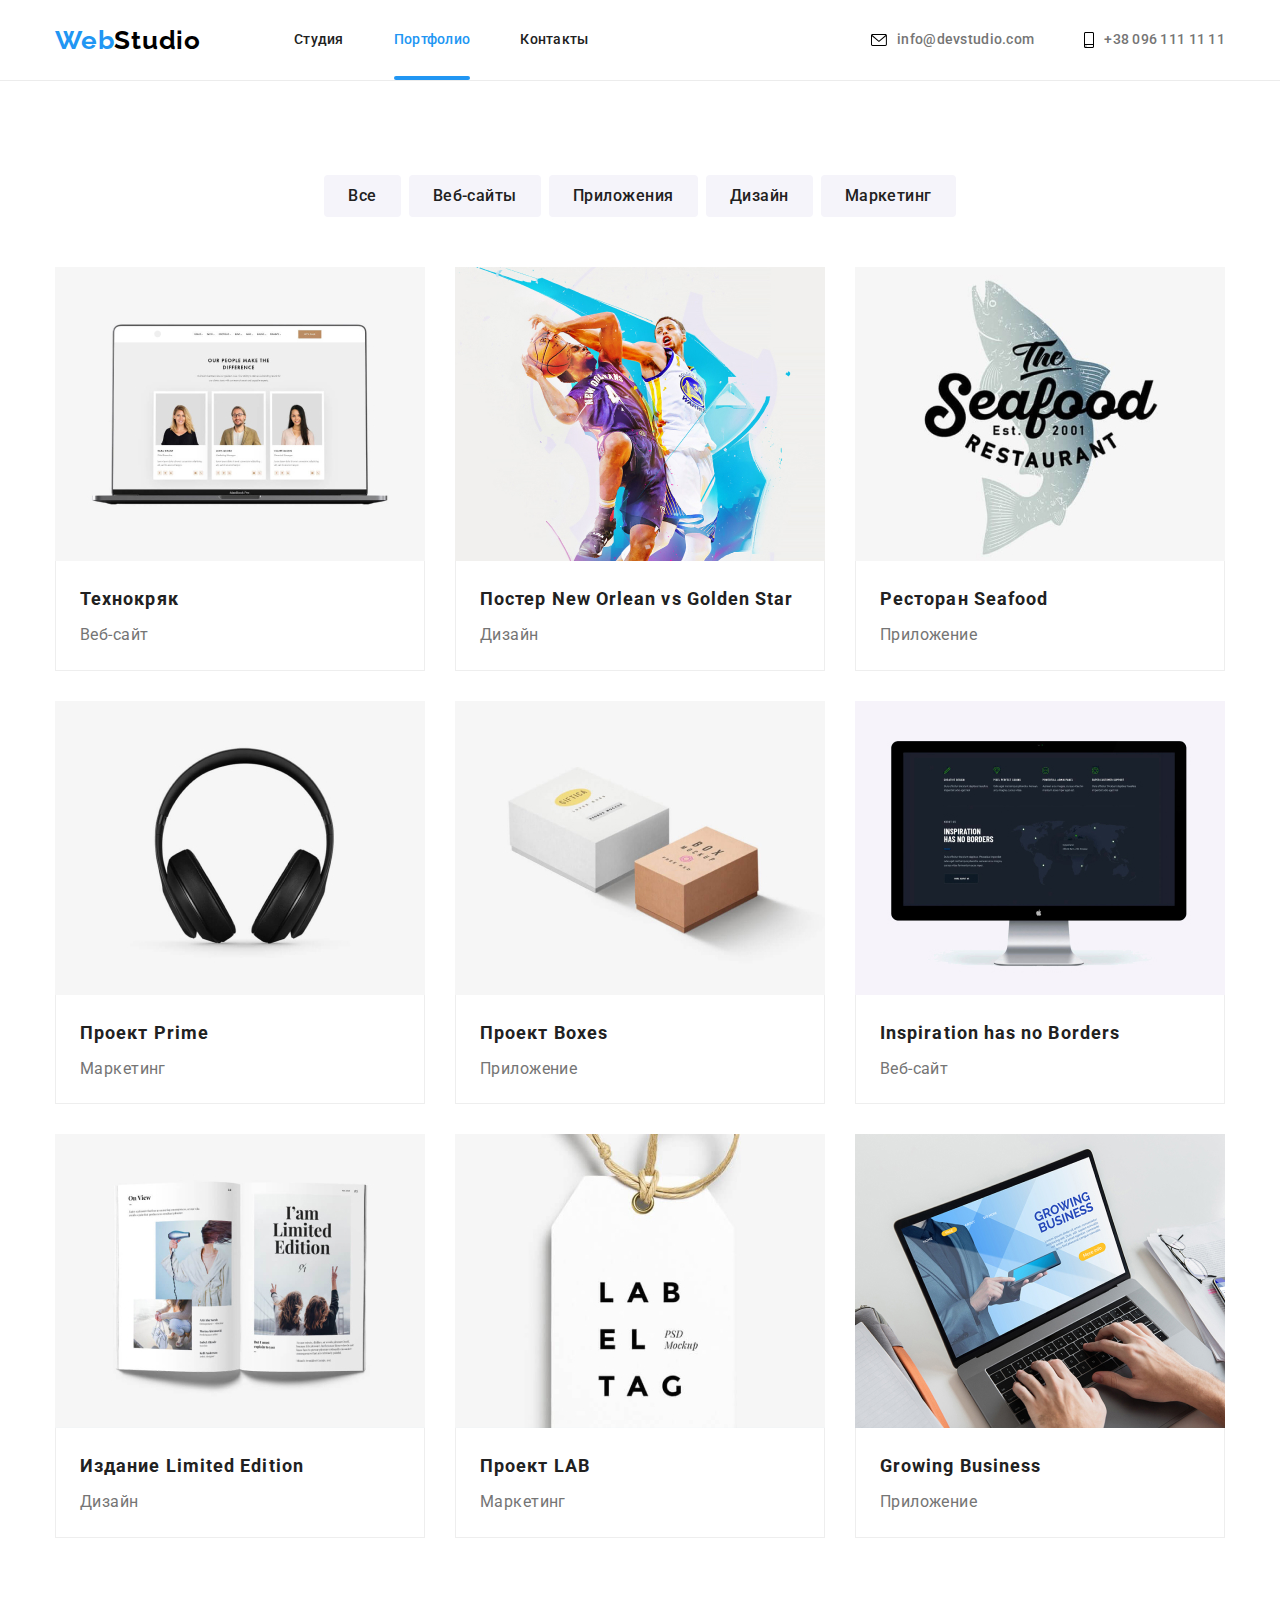
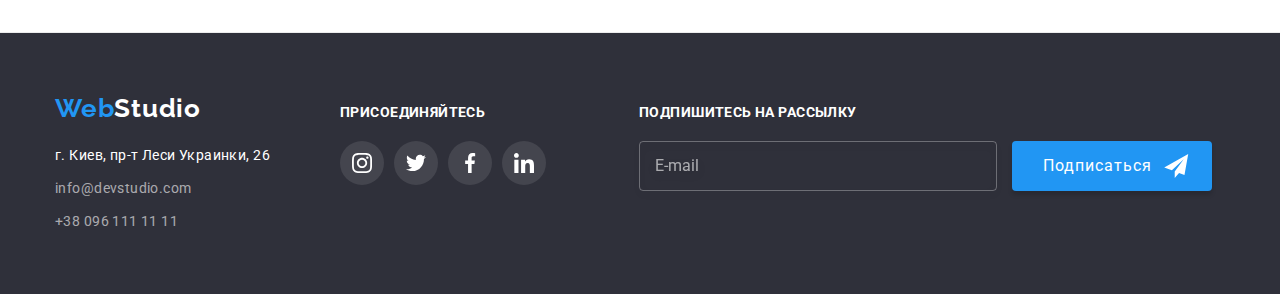
==== portfolio.html @ b45c7fe2 "перенос исходных данных" ====
<!DOCTYPE html>
    <html lang="ru">
        <head>
            <meta charset="UTF-8">
            <meta http-equiv="X-UA-Compatible" content="IE=edge">
            <meta name="viewport" content="width=device-width, initial-scale=1.0">
            <title>WebStudio</title>
            <link href="https://fonts.googleapis.com/css2?family=Raleway:wght@700&family=Roboto:wght@400;500;700;900&display=swap"
                rel="stylesheet">
            <link rel="stylesheet" href="https://cdnjs.cloudflare.com/ajax/libs/modern-normalize/0.2.0/modern-normalize.min.css">
            <link rel="stylesheet" href="./css/styles.css">
        </head>
        <body>
            <!-- шапка страницы -->
            <header class="header portfolio">
                <div class="container">
                    <nav class="nav">
                        <a class="logo" lang="en" href="./index.html"> Web<span class="logo-black">Studio</span></a>
                        <ul class="nav-list list">
                            <li class="nav-item">
                                <a class="nav-link" href="./index.html">Студия</a>
                            </li>
                            <li class="nav-item">
                                <a class="nav-link current" href="./portfolio.html">Портфолио</a>
                            </li>
                            <li class="nav-item">
                                <a class="nav-link" href="">Контакты</a>
                            </li>
                        </ul>
                    </nav>
                    <ul class="contacts-list list">
                        <li class="contacts-item mail">
                            <a class="contacts-link" href="mailto:info@devstudio.com">
                                <svg class="icon-envelope" width="16px" height="12px">
                                    <use href="./images/svg/symbol-defs.svg#icon-envelope"></use>
                                </svg>
                                info@devstudio.com
                            </a>
                        </li>
                        <li class="contacts-item header-phone tel">
                            <a class="contacts-link" href="tel:+380961111111">
                                <svg class="icon-phone" width="10px" height="16px">
                                    <use href="./images/svg/symbol-defs.svg#icon-smartphone"></use>
                                </svg>
                                +38 096 111 11 11
                            </a>
                        </li>
                    </ul>
                </div>
            </header>
            <!-- тело страницы -->
            <main class="portfolio">
                <!-- секция чем мы занимаемся -->
                <section class="section-portfolio section">
                    <div class="container">
                        <h1 class="visually-hidden">Чем мы занимаемся</h1>
                        <ul class="filter-list list">
                            <li class="filter-item">
                                <button class="filter-button" type="button">Все</button>
                            </li>
                            <li class="filter-item">
                                <button class="filter-button" type="button">Веб-сайты</button>
                            </li>
                            <li class="filter-item">
                                <button class="filter-button" type="button">Приложения</button>
                            </li>
                            <li class="filter-item">
                                <button class="filter-button" type="button">Дизайн</button>
                            </li>
                            <li class="filter-item">
                                <button class="filter-button" type="button">Маркетинг</button>
                        </ul>
                        <ul class="type-list list">
                            <li class="type-item">
                                <a class="type-link" href="">
                                    <div class="type-card">
                                        <img class="portfolio-img" src="./images/portfolio/img1.jpg" alt="Ноутбук">
                                        <p class="type-description">Технокряк это современная площадка распространения коронавируса. Компании используют эту платформу для цифрового шпионажа и атак на защищённые сервера конкурентов.</p>
                                    </div>
                                    <div class="type-cover">
                                        <h2 class="type-title">Технокряк</h2>
                                        <p class=type-text>Веб-сайт</p>
                                    </div>
                                </a>
                            </li>
                            <li class="type-item">
                                <a class="type-link" href="">
                                    <div class="type-card">
                                        <img class="portfolio-img" src="./images/portfolio/img2.jpg" alt="Два человека с баскетбольным мячом">
                                        <p class="type-description">Lorem ipsum dolor sit amet consectetur adipisicing elit. Labore, blanditiis!</p>
                                    </div>
                                    <div class="type-cover">
                                        <h2 class="type-title">Постер <span lang="en">New Orlean vs Golden Star</span></h2>
                                        <p class=type-text>Дизайн</p>
                                    </div>
                                </a>
                            </li>
                            <li class="type-item">
                                <a class="type-link" href="">
                                    <div class="type-card">
                                        <img class="portfolio-img" src="./images/portfolio/img3.jpg" alt="Реклама рыбного ресторана">
                                        <p class="type-description">Lorem ipsum dolor sit amet consectetur adipisicing elit. Totam, alias?</p>
                                    </div>
                                    <div class="type-cover">
                                        <h2 class="type-title">Ресторан <span lang="en">Seafood</span></h2>
                                        <p class=type-text>Приложение</p>
                                    </div>
                                </a>
                            </li>
                            <li class="type-item">
                                <a class="type-link" href="">
                                    <div class="type-card">
                                        <img class="portfolio-img" src="./images/portfolio/img4.jpg" alt="Музыкальные наушники">
                                        <p class="type-description">Lorem ipsum dolor sit amet consectetur adipisicing elit. Eligendi, necessitatibus?</p>
                                    </div>
                                    <div class="type-cover">
                                        <h2 class="type-title">Проект <span lang="en">Prime</span></h2>
                                        <p class=type-text>Маркетинг</p>
                                    </div>
                                </a>
                            </li>
                            <li class="type-item">
                                <a class="type-link" href="">
                                    <div class="type-card">
                                        <img class="portfolio-img" src="./images/portfolio/img5.jpg" alt="Два картонные коробки">
                                        <p class="type-description">Lorem ipsum dolor sit amet consectetur adipisicing elit. Iure, repellendus? </p>
                                    </div>
                                    <div class="type-cover">
                                        <h2 class="type-title">Проект <span lang="en">Boxes</span></h2>
                                        <p class=type-text>Приложение</p>
                                    </div>
                                </a>
                            </li>
                            <li class="type-item">
                                <a class="type-link" href="">
                                    <div class="type-card">
                                        <img class="portfolio-img" src="./images/portfolio/img6.jpg" alt="Моноблок">
                                        <p class="type-description">Lorem ipsum, dolor sit amet consectetur adipisicing elit. Deleniti, pariatur?</p>
                                    </div>
                                    <div class="type-cover">
                                        <h2 class="type-title" lang="en">Inspiration has no Borders</h2>
                                        <p class=type-text>Веб-сайт</p>
                                    </div>
                                </a>
                            </li>
                            <li class="type-item">
                                <a class="type-link" href="">
                                    <div class="type-card">
                                        <img class="portfolio-img" src="./images/portfolio/img7.jpg" alt="Развернутая книга">
                                        <p class="type-description">Lorem ipsum dolor sit amet consectetur adipisicing elit. Odio, molestiae.</p>
                                    </div>
                                    <div class="type-cover">
                                        <h2 class="type-title">Издание <span lang="en">Limited Edition</span></h2>
                                        <p class=type-text>Дизайн</p>
                                    </div>
                                </a>
                            </li>
                            <li class="type-item">
                                <a class="type-link" href="">
                                    <div class="type-card">
                                        <img class="portfolio-img" src="./images/portfolio/img8.jpg" alt="Бирка от одежды">
                                        <p class="type-description">Lorem ipsum dolor sit amet consectetur adipisicing elit. Rem, neque?</p>
                                    </div>
                                    <div class="type-cover">
                                        <h2 class="type-title">Проект <span lang="en">LAB</span></h2>
                                        <p class=type-text>Маркетинг</p>
                                    </div>
                                </a>
                            </li>
                            <li class="type-item">
                                <a class="type-link" href="">
                                    <div class="type-card">
                                        <img class="portfolio-img" src="./images/portfolio/img9.jpg" alt="Человек печатает на ноутбуке">
                                        <p class="type-description">lorem10</p>
                                    </div>
                                    <div class="type-cover">
                                        <h2 class="type-title" lang="en">Growing Business</h2>
                                        <p class=type-text>Приложение</p>
                                    </div>
                                </a>
                            </li>
                        </ul>
                    </div>
                </section>
            </main>
            <!-- футер -->
            <footer class="footer">
                <div class="container">
                    <div>
                        <a class="footer-logo logo" lang="en" href="./index.html">Web<span class="logo-white">Studio</span></a>
                        <address>
                            <ul class="footer-contacts list">
                                <li class="footer-item">
                                    <a class="footer-adress" href="https://goo.gl/maps/Vb78Npx7TWDgtV2aA" target="_blank"
                                        rel="noreferrer noopener">г. Киев, пр-т Леси Украинки, 26</a>
                                </li>
                                <li class="footer-item">
                                    <a class="footer-mail" href="mailto:info@devstudio.com">info@devstudio.com</a>
                                </li>
                                <li class="footer-item">
                                    <a class="footer-tel" href="tel:+380961111111">+38 096 111 11 11</a>
                                </li>
                            </ul>
                        </address>
                    </div>
                    <div class="footer-sociale">
                        <h2 class="sociale-title title">Присоединяйтесь</h2>
                        <ul class="sociale-list list">
                            <li class="sociale-item">
                                <a class="sociale-link sociale-link-dark" href="">
                                    <svg class="icon-sociale icon-sociale-white">
                                        <use href="./images/svg/symbol-defs.svg#icon-instagram"></use>
                                    </svg>
                                </a>
                            </li>
                            <li class="sociale-item">
                                <a class="sociale-link sociale-link-dark" href="">
                                    <svg class="icon-sociale icon-sociale-white">
                                        <use href="./images/svg/symbol-defs.svg#icon-twitter"></use>
                                    </svg>
                                </a>
                            </li>
                            <li class="sociale-item">
                                <a class="sociale-link sociale-link-dark" href="">
                                    <svg class="icon-sociale icon-sociale-white">
                                        <use href="./images/svg/symbol-defs.svg#icon-facebook"></use>
                                    </svg>
                                </a>
                            </li>
                            <li class="sociale-item">
                                <a class="sociale-link sociale-link-dark" href="">
                                    <svg class="icon-sociale icon-sociale-white">
                                        <use href="./images/svg/symbol-defs.svg#icon-linkedin"></use>
                                    </svg>
                                </a>
                            </li>
                        </ul>
                    </div>
                    <div class="subscription">
                        <h2 class="subscription-title title">Подпишитесь на рассылку</h2>
                        <form name="subscription-form">
                            <label for="email">
                                <input class="footer-input" type="email" name="email" placeholder="E-mail" />
                            </label>
                            <button class="footer-submit-button" type="submit">Подписаться
                                <svg class="icon-submit width=" 24px" height="24px">
                                    <use href="./images/svg/symbol-defs.svg#icon-send"></use>
                                </svg>
                            </button>
                        </form>
                    </div>
                </div>
            </footer>
        </body>
    </html>
---- css/styles.css ----
/* переменные****************************************** */
html {
  box-sizing: border-box;
}
*,
*::before,
*::after {
  box-sizing: border-box;
}
:root {
  --title-text-color: #212121;
  --primary-text-color: #757575;
  --accent-color: #2196f3;
}

body {
  font-family: Roboto, sans-serif;
  font-size: 14px;
  line-height: 1.71;
  letter-spacing: 0.03em;
  color: var(--primary-text-color);
}

h1,
h2,
h3,
h4,
h5,
h6,
p,
ul,
ol {
  margin: 0;
  padding: 0;
}

img {
  display: block;
}

.title {
  color: var(--title-text-color);
  font-weight: bold;
  font-size: 36px;
  line-height: 1.16;
}
.list {
  list-style: none;
  margin: 0;
  padding: 0;
}

.container {
  width: 1200px;
  padding-right: 15px;
  padding-left: 15px;
  margin: 0px auto;
}

.section {
  padding-top: 94px;
  padding-bottom: 94px;
}

/* шапка страницы *****************************************/

.header .container {
  background-color: #ffffff;

  display: flex;
  align-items: center;
}
.nav {
  display: flex;
  align-items: center;
}
.nav-list {
  display: flex;
}
.nav-link.current {
  color: var(--accent-color);
}

.nav-item:not(:first-child),
.contacts-item:not(:first-child) {
  margin-left: 50px;
}

.contacts-list {
  display: flex;
}

.contacts-link {
  display: flex;
  align-items: center;
}

.icon-envelope,
.icon-phone {
  margin-right: 10px;

  transition-property: fill;
  transition-duration: 250ms;
  transition-timing-function: cubic-bezier(0.4, 0, 0.2, 1);
}

.icon-envelope:hover,
.icon-envelope:focus {
  fill: var(--accent-color);
}

.icon-phone:hover,
.icon-phone:focus {
  fill: var(--accent-color);
}
/* Список социальных сетей********************* */
.sociale-list {
  display: flex;
}

.sociale-item:not(:first-child) {
  margin-left: 10px;
}

.sociale-link {
  display: flex;
  justify-content: center;
  align-items: center;
  width: 44px;
  height: 44px;
  border-radius: 50%;

  background: rgba(255, 255, 255, 0.1);
}

.icon-sociale {
  width: 20px;
  height: 20px;

  fill: #ffffff;
}

/* лого ***************************************************/
.logo,
.logo-white,
.logo-black {
  font-family: Raleway, sans-serif;
  font-weight: bold;
  font-size: 26px;
  line-height: 1.19;
  letter-spacing: 0.03em;
  text-decoration: none;

  margin-left: 0px;
}

.logo {
  color: var(--accent-color);
}
.logo-white {
  color: #ffffff;
}
.logo-black {
  color: #000000;
}

/* навигация  и контакты INDEX  и PORTFOLIO**************************************/
.nav-list {
  margin-left: 93px;
  justify-content: space-between;
}

.nav-link {
  display: block;
  font-weight: 500;
  font-size: 14px;
  line-height: 1.14;
  letter-spacing: 0.02em;
  color: #212121;
  text-decoration: none;

  transition-property: color;
  transition-duration: 250ms;
  transition-timing-function: cubic-bezier(0.4, 0, 0.2, 1);
  padding-top: 32px;
  padding-bottom: 32px;
}

.nav-link:hover,
.nav-link:focus {
  color: var(--accent-color);
}

.contacts-list {
  font-weight: 500;
  font-size: 14px;
  line-height: 1.14;
  letter-spacing: 0.02em;

  margin-left: auto;
}
.contacts-link,
.type-link {
  color: #757575;
  text-decoration: none;
  transition-property: color;
  transition-duration: 250ms;
  transition-timing-function: cubic-bezier(0.4, 0, 0.2, 1);
}

.contacts-list .contacts-link:hover,
.contacts-list .contacts-link:focus {
  color: var(--accent-color);
}

.contacts-link:hover .icon-envelope,
.contacts-link:focus .icon-envelope,
.contacts-link:hover .icon-phone,
.contacts-link:focus .icon-phone {
  fill: var(--accent-color);
}

.current {
  position: relative;
}
.current::after {
  content: "";
  display: block;
  position: absolute;

  width: 100%;
  height: 4px;

  background: var(--accent-color);
  border-radius: 2px;

  bottom: 0;
}
/* тело страницы ***************************************/
/* банер **************************/
.section-baner {
  max-width: 1600px;

  background-color: #2f303a;
  background-image: linear-gradient(
      rgba(47, 48, 58, 0.4),
      rgba(47, 48, 58, 0.4)
    ),
    url(../images/hero.jpg);
  background-repeat: no-repeat;
  background-position: center;
  background-size: cover;

  padding: 200px 0px;
  margin-left: auto;
  margin-right: auto;
}
.title-baner {
  font-weight: 900;
  font-size: 44px;
  line-height: 1.36;
  text-align: center;
  letter-spacing: 0.06em;
  text-transform: uppercase;
  color: #ffffff;

  margin-bottom: 30px;
  margin-left: auto;
  margin-right: auto;
  width: 696px;
}
.baner-button {
  font-family: inherit;
  font-weight: bold;
  font-size: 16px;
  line-height: 1.87;
  letter-spacing: 0.06em;
  color: #ffffff;
  background: var(--accent-color);

  padding: 10px 32px;
  border-radius: 4px;
  display: block;
  margin-right: auto;
  margin-left: auto;
}

/* Модальное окно*************************** */
.backdrop {
  position: fixed;
  left: 0px;
  top: 0px;
  width: 100%;
  height: 100%;

  background: rgba(0, 0, 0, 0.2);
  transition-property: opacity, visibility;
  transition-duration: 250ms;
  transition-timing-function: cubic-bezier(0.4, 0, 0.2, 1);
}

.backdrop.is-hidden {
  opacity: 0;
  pointer-events: none;
  visibility: hidden;
}
.modal {
  position: absolute;
  top: 50%;
  left: 50%;
  transform: translate(-50%, -50%);

  min-width: 528px;
  min-height: 581px;

  background-color: #ffffff;
  box-shadow: 0px 1px 3px rgba(0, 0, 0, 0.12), 0px 1px 1px rgba(0, 0, 0, 0.14),
    0px 2px 1px rgba(0, 0, 0, 0.2);
  border-radius: 4px;
}

.close-button {
  position: absolute;
  top: 8px;
  right: 8px;

  display: flex;
  justify-content: center;
  align-items: center;

  width: 30px;
  height: 30px;
  border-radius: 50%;
  border: 1px solid rgba(0, 0, 0, 0.1);
  background-color: transparent;

  cursor: pointer;

  transition-property: fill;
  transition-duration: 250ms;
  transition-timing-function: cubic-bezier(0.4, 0, 0.2, 1);
}

.close-button:hover,
.close-button:focus {
  fill: var(--accent-color);
}

.modal {
  padding: 40px;
}
.modal-user-form {
  display: block;
}

.modal-form-head {
  font-size: 20px;
  font-weight: bold;
  line-height: 1.15;
  color: #212121;

  margin-bottom: 12px;
}

.modal-form-type {
  display: block;

  font-size: 12px;
  line-height: 1.16;
  letter-spacing: 0.01em;
  color: #757575;
}

.modal-form-box {
  position: relative;
  display: block;
  margin-bottom: 10px;
}
.modal-form-input:focus {
  border-color: var(--accent-color);
}

.modal-form-input:focus + .modal-form-icon {
  fill: var(--accent-color);
}

.modal-form-input {
  position: relative;
  display: block;
  height: 40px;
  width: 100%;
  border: 1px solid rgba(33, 33, 33, 0.2);
  border-radius: 4px;

  padding-left: 42px;
  margin-top: 4px;
  outline: none;
}

.modal-form-icon {
  position: absolute;
  top: 50%;
  left: 12px;
  transform: translateY(-50%);

  transition-property: fill;
  transition-duration: 250ms;
  transition-timing-function: cubic-bezier(0.4, 0, 0.2, 1);
}

.modal-form-feedback {
  width: 100%;
  height: 120px;
  padding: 12px 16px;
  border: 1px solid rgba(33, 33, 33, 0.2);
  border-radius: 4px;
  outline: none;
  resize: none;

  margin-top: 4px;

  transition-property: border-color;
  transition-duration: 250ms;
  transition-timing-function: cubic-bezier(0.4, 0, 0.2, 1);
}

.modal-form-feedback::placeholder {
  font-size: 12px;
  line-height: 1.16;
  letter-spacing: 0.01em;
  color: rgba(117, 117, 117, 0.5);
}

.modal-form-feedback:focus {
  border-color: var(--accent-color);
}

.input-label {
  display: flex;
  align-items: center;
  margin-bottom: 30px;
  padding-left: 14px;
}

.checkbox-box {
  width: 15px;
  height: 15px;
  border: 2px solid #212121;
  border-radius: 2px;
}

.modal-form-checkbox:checked + .checkbox-box {
  background-color: var(--accent-color);
  background-image: url(../images/svg/iconcheck.svg);
  background-repeat: no-repeat;
  background-position: center;
  background-origin: border-box;
  border-color: transparent;
}

.modal-form-checkbox:focus + .checkbox-box {
  border-color: var(--accent-color);
}

.modal-form-link {
  margin-left: 7px;
}

.contract-link {
  font-size: 14px;
  line-height: 1.71;
  text-decoration-line: underline;
  color: var(--accent-color);
}

.modal-submit-button {
  display: block;
  padding: 10px 55px;

  width: 200px;
  height: 50px;
  font-size: 16px;
  line-height: 1.87;
  letter-spacing: 0.06em;
  color: #ffffff;

  background: #188ce8;
  box-shadow: 0px 4px 4px rgba(0, 0, 0, 0.15);
  border-radius: 4px;

  outline: none;
  cursor: pointer;
  border: transparent;

  margin: 0 auto;
}

/* секция преимущества **********************************/
.visually-hidden {
  position: absolute !important;
  clip: rect(1px 1px 1px 1px);
  clip: rect(1px, 1px, 1px, 1px);
  padding: 0 !important;
  border: 0 !important;
  height: 1px !important;
  width: 1px !important;
  overflow: hidden;
}

.advantages-title,
.work-title,
.team-title {
  font-weight: bold;
  font-size: 36px;
  line-height: 1.16;
  letter-spacing: 0.03em;
}

.advantages-title,
.team-title {
  color: var(--title-text-color);
}

.advantages-title {
  font-size: 14px;
  line-height: 1.14;
  text-transform: uppercase;
  margin-bottom: 10px;
}

.advantages-list {
  display: flex;
}

.advantages-item:not(:first-child) {
  margin-left: 30px;
}
.advantages-item {
  width: 270px;
}

.advantages-icon {
  display: flex;
  height: 120px;
  justify-content: center;
  align-items: center;
  background: #f5f4fa;
  border-radius: 4px;
  margin-bottom: 30px;
}

/* чем мы занимаемся************************************ */
.section-works {
  padding-top: 0px;
}
.works-title {
  text-align: center;
  margin-bottom: 50px;
}

.works-list {
  display: flex;
  justify-content: space-between;
}

.works-item {
  position: relative;
}
.works-description {
  position: absolute;
  width: 100%;
  bottom: 0px;

  font-weight: bold;
  font-size: 14px;
  line-height: 1.14;
  text-align: center;
  text-transform: uppercase;

  color: #ffffff;
  background: rgba(47, 48, 58, 0.8);

  padding-top: 27px;
  padding-bottom: 27px;
}
/* секция команда**************************************** */
.section-team {
  background: #f5f4fa;
}
.team-title {
  text-align: center;
  margin-bottom: 50px;
}
.team-list {
  display: flex;
  justify-content: space-between;
}
.team-item {
  text-align: center;
  background: #ffffff;
  box-shadow: 0px 1px 3px rgba(0, 0, 0, 0.12), 0px 1px 1px rgba(0, 0, 0, 0.14),
    0px 2px 1px rgba(0, 0, 0, 0.2);
  border-radius: 0px 0px 4px 4px;
}
.person-title {
  font-weight: 500;
  font-size: 16px;
  line-height: 1.18;
  margin-bottom: 10px;
}
.team-text {
  font-size: 16px;
  line-height: 1.18;
  margin-bottom: 16px;
}

.team-content {
  padding: 30px 0px;
}

.sociale-list-team {
  justify-content: center;
}

.sociale-link-transparent {
  transition-property: background-color;
  transition-duration: 250ms;
  transition-timing-function: cubic-bezier(0.4, 0, 0.2, 1);
}

.sociale-link-transparent:hover,
.sociale-link-transparent:focus {
  background-color: var(--accent-color);
}

.sociale-link-transparent:hover .icon-sociale-grey,
.sociale-link-transparent:focus .icon-sociale-grey {
  fill: #ffffff;
}
.icon-sociale-grey {
  fill: #afb1b8;
  transition-property: fill;
}
/* секция постоянные клиенты***********************************/
.section-clients {
  background: #ffffff;
}

.clients-title {
  text-align: center;
  margin-bottom: 50px;
}

.clients-list {
  display: flex;
  flex-wrap: wrap;
  margin-top: -30px;
  margin-left: -30px;
}

.clients-item {
  flex-basis: calc((100% - 6 * 30px) / 6);
  margin-top: 30px;
  margin-left: 30px;
}
.clients-link {
  display: flex;
  justify-content: center;
  align-items: center;
  width: 170px;
  height: 92px;

  border: 1px solid #afb1b8;
  border-radius: 4px;

  transition-property: border-color;
  transition-duration: 250ms;
  transition-timing-function: cubic-bezier(0.4, 0, 0.2, 1);
}

.clients-link:hover .icon-logo,
.clients-link:focus .icon-logo {
  fill: var(--accent-color);
}

.clients-link:hover,
.clients-link:focus {
  border-color: var(--accent-color);
}

.icon-logo {
  width: 106px;
  height: 60px;
  fill: #afb1b8;
  transition-property: fill;
}

/* подвал страниц INDEX  и PORTFOLIO *******************************************/
.footer {
  left: 0px;
  background: #2f303a;
  padding: 60px 0px;
}

.footer .container {
  display: flex;
  align-items: baseline;
}

.footer-item:not(:last-child) {
  margin-bottom: 9px;
}
.footer-adress {
  font-style: normal;
  color: #ffffff;
}

.footer-mail,
.footer-tel {
  font-style: normal;
  color: rgba(255, 255, 255, 0.6);
}

.footer-adress,
.footer-mail,
.footer-tel {
  text-decoration: none;

  transition-property: color;
  transition-duration: 250ms;
  transition-timing-function: cubic-bezier(0.4, 0, 0.2, 1);
}

.footer-adress:hover,
.footer-adress:focus {
  color: var(--accent-color);
}
.footer-mail:hover,
.footer-mail:focus {
  color: var(--accent-color);
}

.footer-tel:hover,
.footer-tel:focus {
  color: var(--accent-color);
}

.footer-logo {
  display: inline-block;
  margin-bottom: 20px;
}

.footer-sociale {
  margin-left: 70px;
}
.sociale-title {
  font-size: 14px;
  line-height: 1.14;
  text-transform: uppercase;
  color: #ffffff;

  margin-bottom: 20px;
}

.sociale-link-dark {
  transition-property: background;
  transition-duration: 250ms;
  transition-timing-function: cubic-bezier(0.4, 0, 0.2, 1);
}

.sociale-link-dark:hover,
.sociale-link-dark:focus {
  background: var(--accent-color);
}

.subscription {
  margin-left: 93px;
}
.subscription-title {
  font-size: 14px;
  line-height: 1.14;
  text-transform: uppercase;
  color: #ffffff;

  margin-bottom: 20px;
}

.footer-input {
  width: 358px;
  height: 50px;

  background-color: transparent;
  padding: 15px;

  border: 1px solid rgba(255, 255, 255, 0.3);
  box-sizing: border-box;
  filter: drop-shadow(0px 4px 4px rgba(0, 0, 0, 0.15));
  border-radius: 4px;
  outline: none;

  color: #ffffff;
}

.footer-input:focus {
  border-color: var(--accent-color);

  transition-property: border-color;
  transition-duration: 250ms;
  transition-timing-function: cubic-bezier(0.4, 0, 0.2, 1);
}

.footer-input::placeholder {
  font-size: 16px;
  line-height: 1.25;
  color: rgba(255, 255, 255, 0.6);
}
.footer-submit-button {
  display: inline-flex;
  align-items: center;
  text-align: center;

  width: 200px;
  height: 50px;
  font-size: 16px;
  line-height: 1.87;
  letter-spacing: 0.06em;

  padding: 10px;
  padding-left: 29px;
  margin-left: 12px;

  background: var(--accent-color);
  color: #ffffff;
  box-shadow: 0px 4px 4px rgba(0, 0, 0, 0.15);
  border-radius: 4px;
  border-color: transparent;

  cursor: pointer;
  outline: none;
}

/* POTFOLIO********************************************************************* */
.portfolio {
  border-bottom: 1px solid #ececec;
}
.filter-list {
  display: flex;
  justify-content: center;
  margin-bottom: 50px;
}

.filter-button {
  font-family: inherit;
  font-style: normal;
  font-weight: 500;
  font-size: 16px;
  line-height: 1.62;
  text-align: center;
  letter-spacing: 0.03em;
  color: #212121;
  background: #f5f4fa;
  cursor: pointer;

  border-radius: 4px;
  border-color: transparent;
  outline: none;
}

.filter-item:not(:first-child) {
  margin-left: 8px;
}
.filter-button {
  padding: 6px 22px;

  transition-property: background, color, box-shadow;
  transition-duration: 250ms;
  transition-timing-function: cubic-bezier(0.4, 0, 0.2, 1);
}

.filter-button:hover,
.filter-button:focus {
  background: var(--accent-color);
  color: #ffffff;
  box-shadow: 0px 3px 1px rgba(0, 0, 0, 0.1), 0px 1px 2px rgba(0, 0, 0, 0.08),
    0px 2px 2px rgba(0, 0, 0, 0.12);
}

.type-list {
  display: flex;
  flex-wrap: wrap;
  margin-top: -30px;
  margin-left: -30px;
}

.type-item {
  flex-basis: calc((100% - 3 * 30px) / 3);
  margin-top: 30px;
  margin-left: 30px;

  transition-property: box-shadow;
  transition-duration: 250ms;
  transition-timing-function: cubic-bezier(0.4, 0, 0.2, 1);
}
.type-item:hover,
.type-item:focus {
  box-shadow: 0px 3px 1px rgba(0, 0, 0, 0.1), 0px 1px 2px rgba(0, 0, 0, 0.08),
    0px 2px 2px rgba(0, 0, 0, 0.12);
}

.type-item:hover .type-description,
.type-item:focus .type-description {
  transform: translateY(0%);
}

.type-link {
  display: block;

  color: #757575;
  text-decoration: none;
  margin: 0;
  padding: 0;
}

.type-card {
  position: relative;
  overflow: hidden;
}

.portfolio-img {
  display: block;
  width: 100%;
}

.type-description {
  position: absolute;
  top: 0;
  left: 0;
  height: 100%;
  width: 100%;
  overflow: auto;

  transform: translateY(100%);

  color: #ffffff;
  background: rgba(33, 150, 243, 0.9);
  padding-left: 24px;
  padding-top: 63px;
  padding-right: 24px;
  padding-bottom: 63px;

  font-size: 18px;
  line-height: 1.56;

  transition-property: transform;
  transition-duration: 250ms;
  transition-timing-function: cubic-bezier(0.4, 0, 0.2, 1);
}
.type-cover {
  padding-left: 24px;
  padding-right: 24px;
  border-bottom: 1px solid #eeeeee;
  border-right: 1px solid #eeeeee;
  border-left: 1px solid #eeeeee;
  padding-top: 20px;
  padding-bottom: 20px;
}

.type-title {
  color: var(--title-text-color);
  font-weight: bold;
  font-size: 18px;
  line-height: 2;
  letter-spacing: 0.06em;
  margin-bottom: 4px;
  margin-top: 0;
}

.type-text {
  font-size: 16px;
  line-height: 1.8;
  margin-bottom: 0;
  margin-top: 0;
}
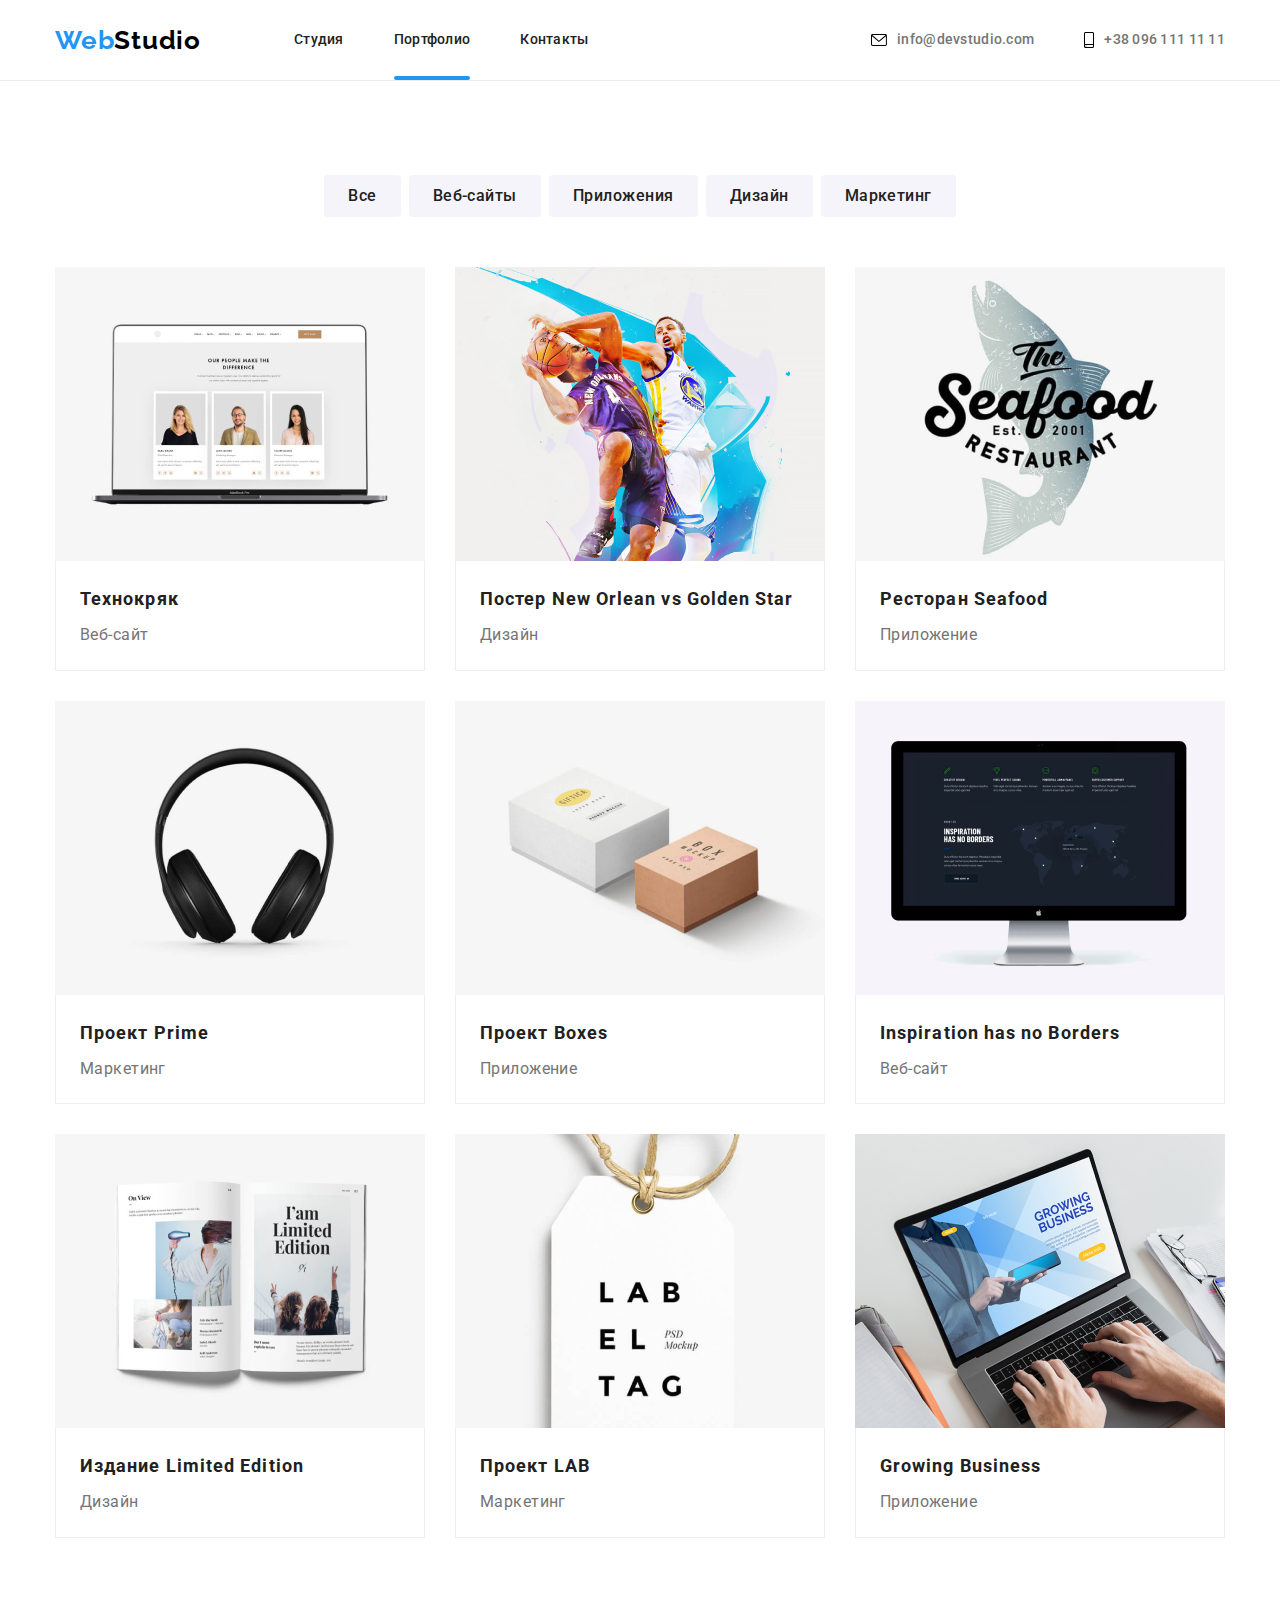
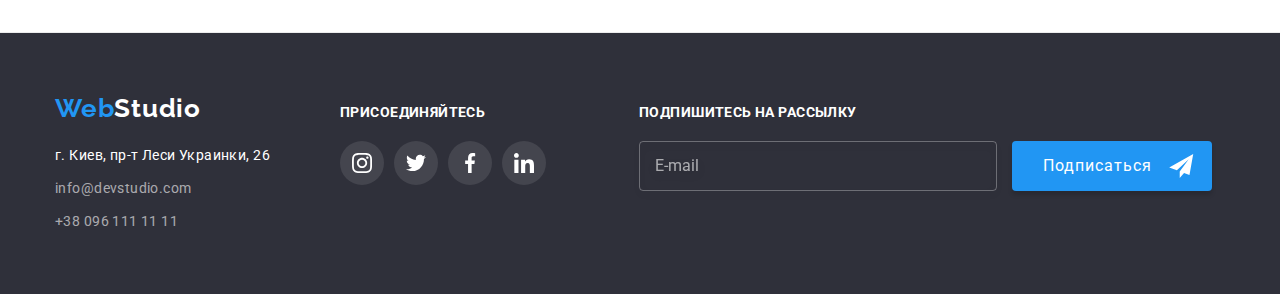
==== commit 467f2d67: "Секция Хедер переименована согласно BEM" ====
--- a/portfolio.html
+++ b/portfolio.html
@@ -15,30 +15,30 @@
             <header class="header portfolio">
                 <div class="container">
                     <nav class="nav">
-                        <a class="logo" lang="en" href="./index.html"> Web<span class="logo-black">Studio</span></a>
-                        <ul class="nav-list list">
-                            <li class="nav-item">
-                                <a class="nav-link" href="./index.html">Студия</a>
-                            </li>
-                            <li class="nav-item">
-                                <a class="nav-link current" href="./portfolio.html">Портфолио</a>
-                            </li>
-                            <li class="nav-item">
-                                <a class="nav-link" href="">Контакты</a>
+                        <a class="logo" lang="en" href="./index.html"> Web<span class="logo--black">Studio</span></a>
+                        <ul class="nav__list list">
+                            <li class="nav__item">
+                                <a class="nav__link" href="./index.html">Студия</a>
+                            </li>
+                            <li class="nav__item">
+                                <a class="nav__link nav__link--current" href="./portfolio.html">Портфолио</a>
+                            </li>
+                            <li class="nav__item">
+                                <a class="nav__link" href="">Контакты</a>
                             </li>
                         </ul>
                     </nav>
                     <ul class="contacts-list list">
-                        <li class="contacts-item mail">
-                            <a class="contacts-link" href="mailto:info@devstudio.com">
+                        <li class="contacts-list__item mail">
+                            <a class="contacts-list__link" href="mailto:info@devstudio.com">
                                 <svg class="icon-envelope" width="16px" height="12px">
                                     <use href="./images/svg/symbol-defs.svg#icon-envelope"></use>
                                 </svg>
                                 info@devstudio.com
                             </a>
                         </li>
-                        <li class="contacts-item header-phone tel">
-                            <a class="contacts-link" href="tel:+380961111111">
+                        <li class="contacts-list__item header-phone tel">
+                            <a class="contacts-list__link" href="tel:+380961111111">
                                 <svg class="icon-phone" width="10px" height="16px">
                                     <use href="./images/svg/symbol-defs.svg#icon-smartphone"></use>
                                 </svg>
--- a/css/styles.css
+++ b/css/styles.css
@@ -74,15 +74,15 @@
   display: flex;
   align-items: center;
 }
-.nav-list {
-  display: flex;
-}
-.nav-link.current {
+.nav__list {
+  display: flex;
+}
+.nav__link--current {
   color: var(--accent-color);
 }
 
-.nav-item:not(:first-child),
-.contacts-item:not(:first-child) {
+.nav__item:not(:first-child),
+.contacts-list__item:not(:first-child) {
   margin-left: 50px;
 }
 
@@ -90,7 +90,7 @@
   display: flex;
 }
 
-.contacts-link {
+.contacts-list__link {
   display: flex;
   align-items: center;
 }
@@ -143,7 +143,7 @@
 /* лого ***************************************************/
 .logo,
 .logo-white,
-.logo-black {
+.logo--black {
   font-family: Raleway, sans-serif;
   font-weight: bold;
   font-size: 26px;
@@ -160,17 +160,17 @@
 .logo-white {
   color: #ffffff;
 }
-.logo-black {
+.logo--black {
   color: #000000;
 }
 
 /* навигация  и контакты INDEX  и PORTFOLIO**************************************/
-.nav-list {
+.nav__list {
   margin-left: 93px;
   justify-content: space-between;
 }
 
-.nav-link {
+.nav__link {
   display: block;
   font-weight: 500;
   font-size: 14px;
@@ -186,8 +186,8 @@
   padding-bottom: 32px;
 }
 
-.nav-link:hover,
-.nav-link:focus {
+.nav__link:hover,
+.nav__link:focus {
   color: var(--accent-color);
 }
 
@@ -199,7 +199,7 @@
 
   margin-left: auto;
 }
-.contacts-link,
+.contacts-list__link,
 .type-link {
   color: #757575;
   text-decoration: none;
@@ -208,22 +208,22 @@
   transition-timing-function: cubic-bezier(0.4, 0, 0.2, 1);
 }
 
-.contacts-list .contacts-link:hover,
-.contacts-list .contacts-link:focus {
+.contacts-list .contacts-list__link:hover,
+.contacts-list .contacts-list__link:focus {
   color: var(--accent-color);
 }
 
-.contacts-link:hover .icon-envelope,
-.contacts-link:focus .icon-envelope,
-.contacts-link:hover .icon-phone,
-.contacts-link:focus .icon-phone {
+.contacts-list__link:hover .icon-envelope,
+.contacts-list__link:focus .icon-envelope,
+.contacts-list__link:hover .icon-phone,
+.contacts-list__link:focus .icon-phone {
   fill: var(--accent-color);
 }
 
-.current {
+.nav__link--current {
   position: relative;
 }
-.current::after {
+.nav__link--current::after {
   content: "";
   display: block;
   position: absolute;
@@ -839,6 +839,9 @@
   outline: none;
 }
 
+.icon-submit {
+  margin-left: 10px;
+}
 /* POTFOLIO********************************************************************* */
 .portfolio {
   border-bottom: 1px solid #ececec;
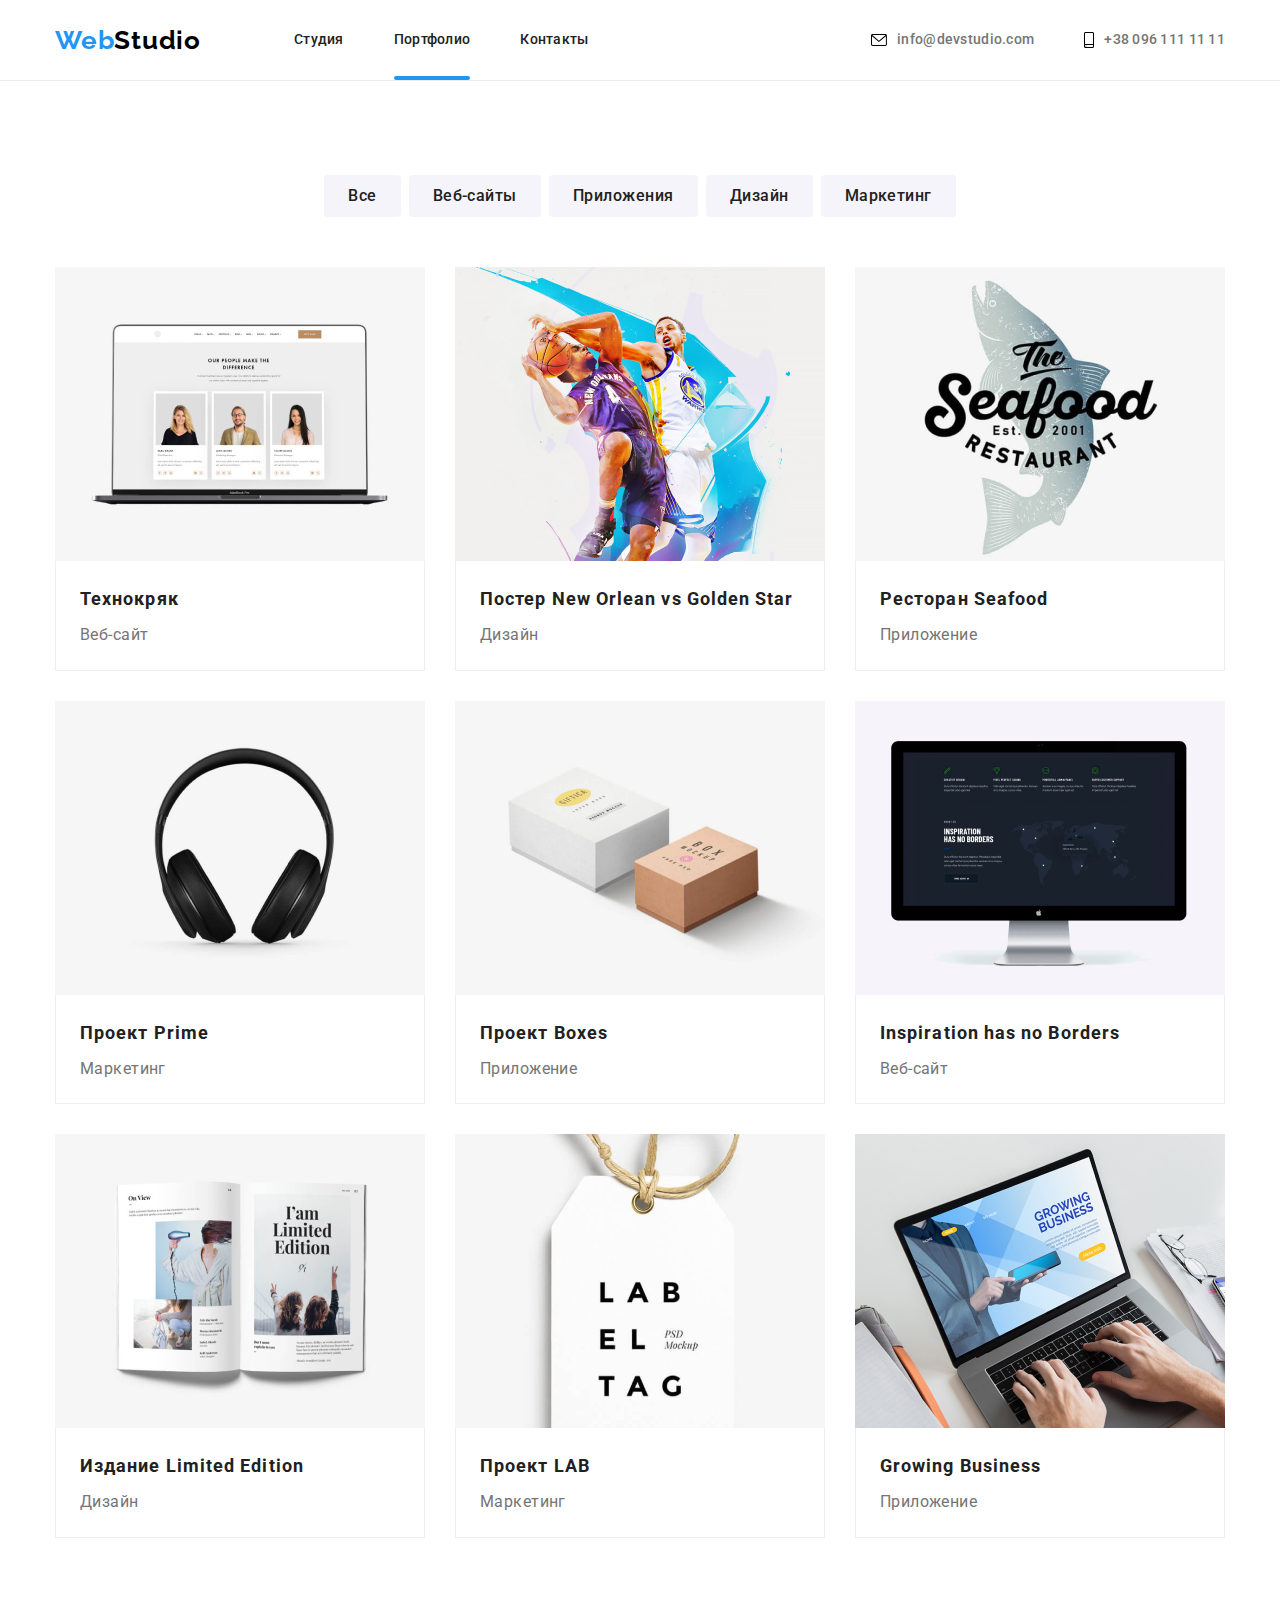
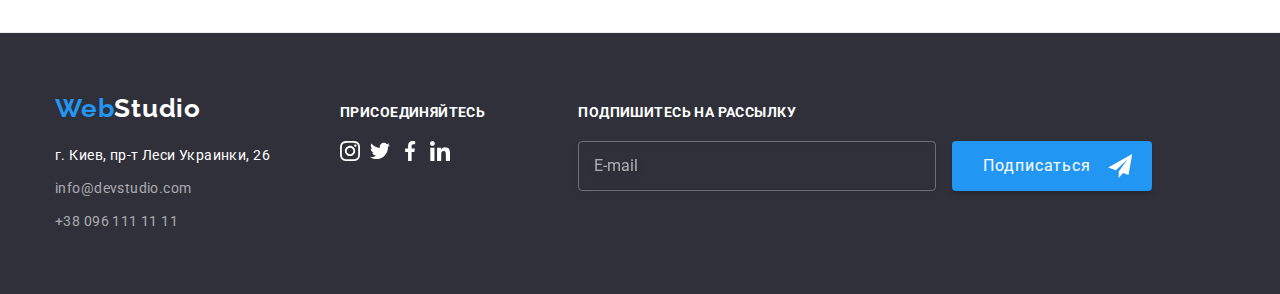
==== commit e698665a: "секция команда переименована по BEM" ====
--- a/portfolio.html
+++ b/portfolio.html
@@ -206,29 +206,29 @@
                     <div class="footer-sociale">
                         <h2 class="sociale-title title">Присоединяйтесь</h2>
                         <ul class="sociale-list list">
-                            <li class="sociale-item">
-                                <a class="sociale-link sociale-link-dark" href="">
+                            <li class="sociale-list__item">
+                                <a class="sociale-list__linksociale-list__link-dark" href="">
                                     <svg class="icon-sociale icon-sociale-white">
                                         <use href="./images/svg/symbol-defs.svg#icon-instagram"></use>
                                     </svg>
                                 </a>
                             </li>
-                            <li class="sociale-item">
-                                <a class="sociale-link sociale-link-dark" href="">
+                            <li class="sociale-list__item">
+                                <a class="sociale-list__linksociale-list__link-dark" href="">
                                     <svg class="icon-sociale icon-sociale-white">
                                         <use href="./images/svg/symbol-defs.svg#icon-twitter"></use>
                                     </svg>
                                 </a>
                             </li>
-                            <li class="sociale-item">
-                                <a class="sociale-link sociale-link-dark" href="">
+                            <li class="sociale-list__item">
+                                <a class="sociale-list__linksociale-list__link-dark" href="">
                                     <svg class="icon-sociale icon-sociale-white">
                                         <use href="./images/svg/symbol-defs.svg#icon-facebook"></use>
                                     </svg>
                                 </a>
                             </li>
-                            <li class="sociale-item">
-                                <a class="sociale-link sociale-link-dark" href="">
+                            <li class="sociale-list__item">
+                                <a class="sociale-list__linksociale-list__link-dark" href="">
                                     <svg class="icon-sociale icon-sociale-white">
                                         <use href="./images/svg/symbol-defs.svg#icon-linkedin"></use>
                                     </svg>
--- a/css/styles.css
+++ b/css/styles.css
@@ -118,11 +118,11 @@
   display: flex;
 }
 
-.sociale-item:not(:first-child) {
+.sociale-list__item:not(:first-child) {
   margin-left: 10px;
 }
 
-.sociale-link {
+.sociale-list__link {
   display: flex;
   justify-content: center;
   align-items: center;
@@ -238,7 +238,7 @@
 }
 /* тело страницы ***************************************/
 /* банер **************************/
-.section-baner {
+.banner {
   max-width: 1600px;
 
   background-color: #2f303a;
@@ -255,7 +255,7 @@
   margin-left: auto;
   margin-right: auto;
 }
-.title-baner {
+.banner__title {
   font-weight: 900;
   font-size: 44px;
   line-height: 1.36;
@@ -269,7 +269,7 @@
   margin-right: auto;
   width: 696px;
 }
-.baner-button {
+.banner__button {
   font-family: inherit;
   font-weight: bold;
   font-size: 16px;
@@ -507,39 +507,39 @@
   overflow: hidden;
 }
 
-.advantages-title,
+.advantages__title,
 .work-title,
-.team-title {
+.team__title {
   font-weight: bold;
   font-size: 36px;
   line-height: 1.16;
   letter-spacing: 0.03em;
 }
 
-.advantages-title,
-.team-title {
+.advantages__title,
+.team__title {
   color: var(--title-text-color);
 }
 
-.advantages-title {
+.advantages__title {
   font-size: 14px;
   line-height: 1.14;
   text-transform: uppercase;
   margin-bottom: 10px;
 }
 
-.advantages-list {
-  display: flex;
-}
-
-.advantages-item:not(:first-child) {
+.advantages__list {
+  display: flex;
+}
+
+.advantages__item:not(:first-child) {
   margin-left: 30px;
 }
-.advantages-item {
+.advantages__item {
   width: 270px;
 }
 
-.advantages-icon {
+.advantages__icon {
   display: flex;
   height: 120px;
   justify-content: center;
@@ -550,10 +550,10 @@
 }
 
 /* чем мы занимаемся************************************ */
-.section-works {
+.works {
   padding-top: 0px;
 }
-.works-title {
+.works__title {
   text-align: center;
   margin-bottom: 50px;
 }
@@ -563,10 +563,10 @@
   justify-content: space-between;
 }
 
-.works-item {
+.works-list__item {
   position: relative;
 }
-.works-description {
+.works-list__description {
   position: absolute;
   width: 100%;
   bottom: 0px;
@@ -584,10 +584,10 @@
   padding-bottom: 27px;
 }
 /* секция команда**************************************** */
-.section-team {
+.team {
   background: #f5f4fa;
 }
-.team-title {
+.team__title {
   text-align: center;
   margin-bottom: 50px;
 }
@@ -595,20 +595,20 @@
   display: flex;
   justify-content: space-between;
 }
-.team-item {
+.team-list__item {
   text-align: center;
   background: #ffffff;
   box-shadow: 0px 1px 3px rgba(0, 0, 0, 0.12), 0px 1px 1px rgba(0, 0, 0, 0.14),
     0px 2px 1px rgba(0, 0, 0, 0.2);
   border-radius: 0px 0px 4px 4px;
 }
-.person-title {
+.team-list__title {
   font-weight: 500;
   font-size: 16px;
   line-height: 1.18;
   margin-bottom: 10px;
 }
-.team-text {
+.team-list__text {
   font-size: 16px;
   line-height: 1.18;
   margin-bottom: 16px;
@@ -618,23 +618,23 @@
   padding: 30px 0px;
 }
 
-.sociale-list-team {
+.sociale-list__team {
   justify-content: center;
 }
 
-.sociale-link-transparent {
+.sociale-list__link--transparent {
   transition-property: background-color;
   transition-duration: 250ms;
   transition-timing-function: cubic-bezier(0.4, 0, 0.2, 1);
 }
 
-.sociale-link-transparent:hover,
-.sociale-link-transparent:focus {
+.sociale-list__link--transparent:hover,
+.sociale-list__link--transparent:focus {
   background-color: var(--accent-color);
 }
 
-.sociale-link-transparent:hover .icon-sociale-grey,
-.sociale-link-transparent:focus .icon-sociale-grey {
+.sociale-list__link--transparent:hover .icon-sociale-grey,
+.sociale-list__link--transparent:focus .icon-sociale-grey {
   fill: #ffffff;
 }
 .icon-sociale-grey {
@@ -762,14 +762,14 @@
   margin-bottom: 20px;
 }
 
-.sociale-link-dark {
+.sociale-list__link-dark {
   transition-property: background;
   transition-duration: 250ms;
   transition-timing-function: cubic-bezier(0.4, 0, 0.2, 1);
 }
 
-.sociale-link-dark:hover,
-.sociale-link-dark:focus {
+.sociale-list__link-dark:hover,
+.sociale-list__link-dark:focus {
   background: var(--accent-color);
 }
 
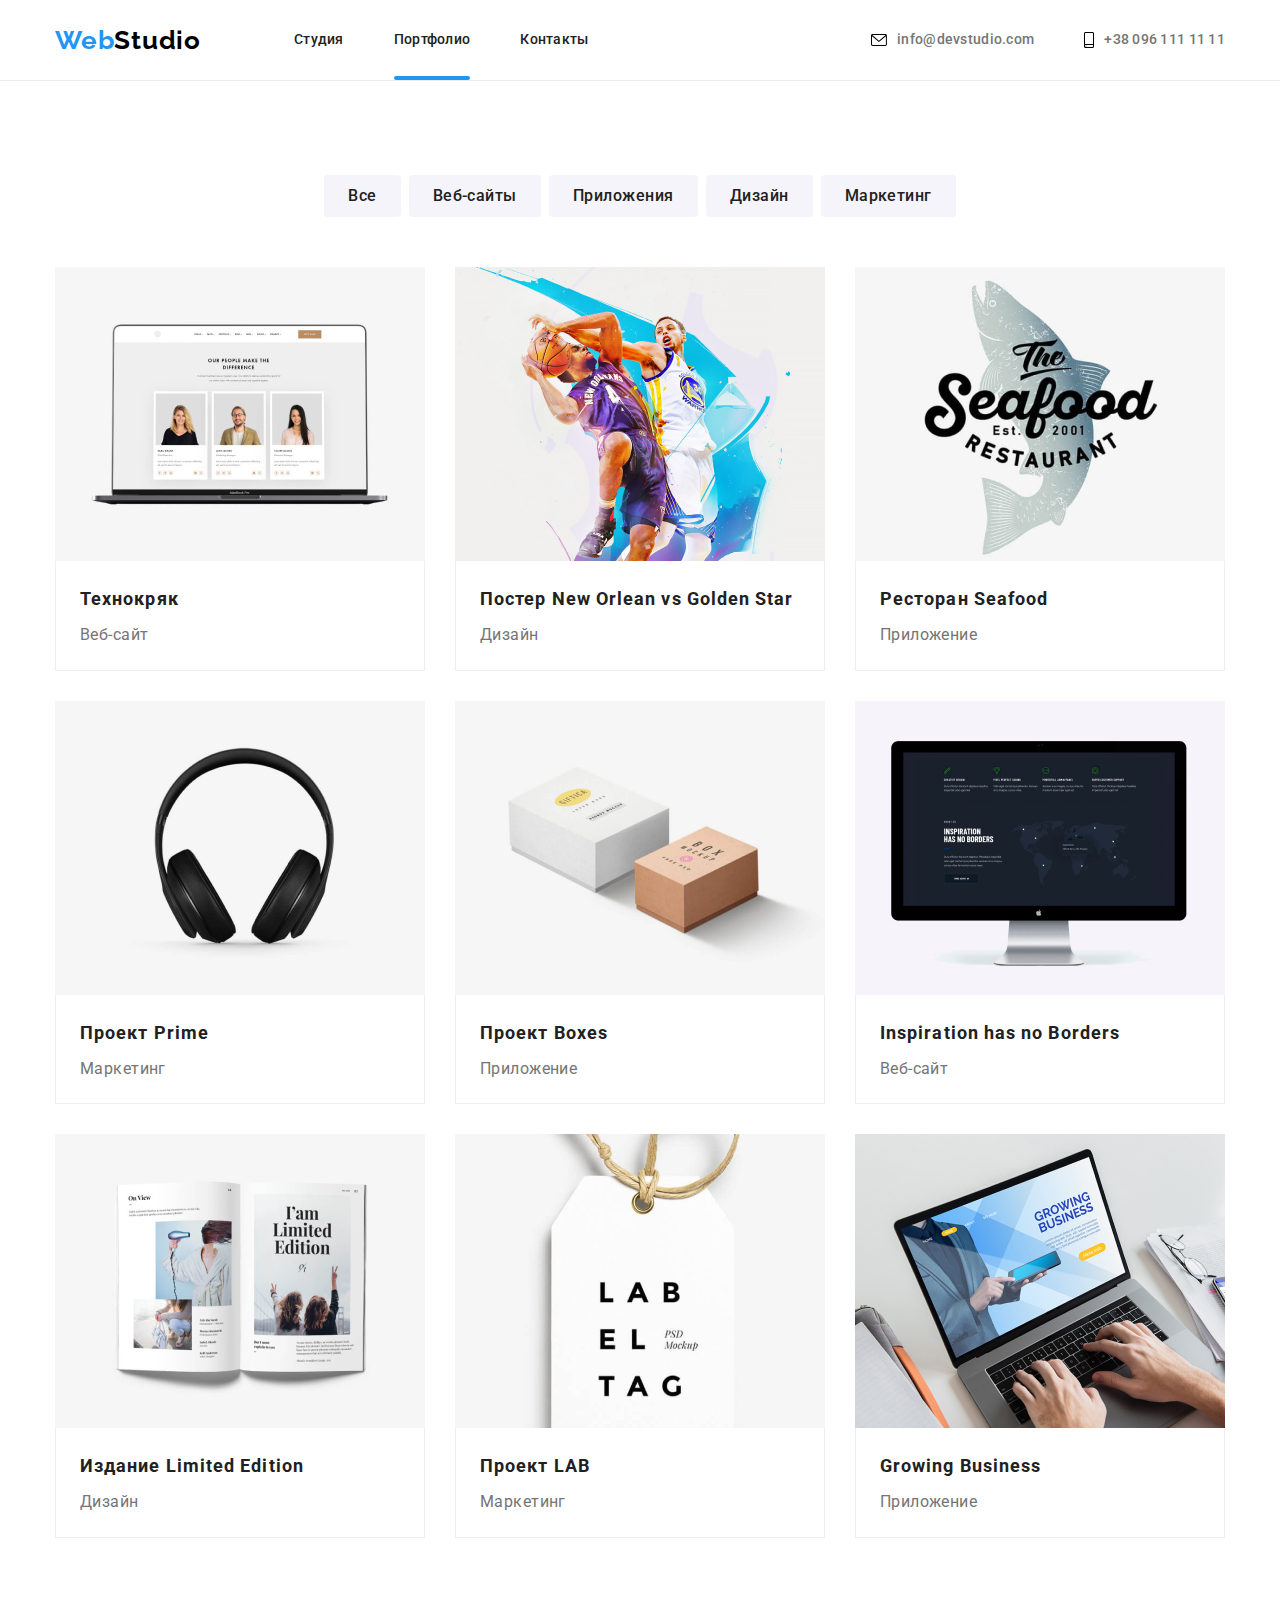
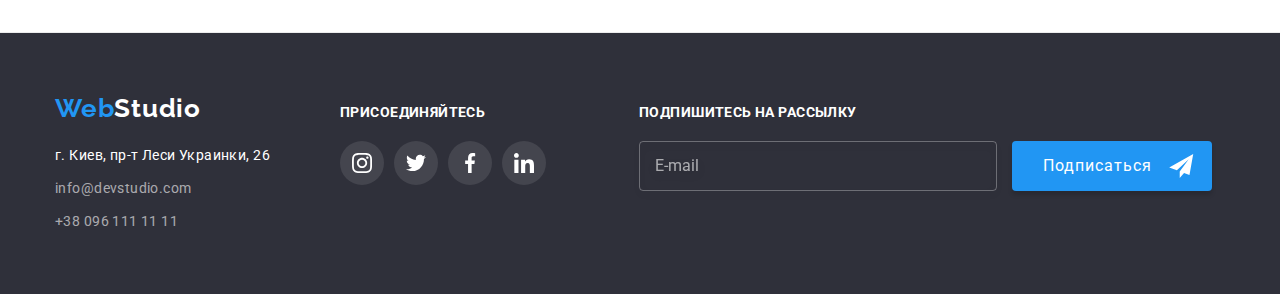
==== commit 6d7a215e: "Footer и модальное окно переименовано по BEM" ====
--- a/portfolio.html
+++ b/portfolio.html
@@ -187,48 +187,48 @@
             <footer class="footer">
                 <div class="container">
                     <div>
-                        <a class="footer-logo logo" lang="en" href="./index.html">Web<span class="logo-white">Studio</span></a>
+                        <a class="footer__logo logo" lang="en" href="./index.html">Web<span class="footer__logo--white">Studio</span></a>
                         <address>
                             <ul class="footer-contacts list">
-                                <li class="footer-item">
-                                    <a class="footer-adress" href="https://goo.gl/maps/Vb78Npx7TWDgtV2aA" target="_blank"
+                                <li class="footer-contacts__item">
+                                    <a class="footer-contacts__adress" href="https://goo.gl/maps/Vb78Npx7TWDgtV2aA" target="_blank"
                                         rel="noreferrer noopener">г. Киев, пр-т Леси Украинки, 26</a>
                                 </li>
-                                <li class="footer-item">
-                                    <a class="footer-mail" href="mailto:info@devstudio.com">info@devstudio.com</a>
+                                <li class="footer-contacts__item">
+                                    <a class="footer-contacts__mail" href="mailto:info@devstudio.com">info@devstudio.com</a>
                                 </li>
-                                <li class="footer-item">
-                                    <a class="footer-tel" href="tel:+380961111111">+38 096 111 11 11</a>
+                                <li class="footer-contacts__item">
+                                    <a class="footer-contacts__tel" href="tel:+380961111111">+38 096 111 11 11</a>
                                 </li>
                             </ul>
                         </address>
                     </div>
                     <div class="footer-sociale">
-                        <h2 class="sociale-title title">Присоединяйтесь</h2>
+                        <h2 class="footer-sociale__title title">Присоединяйтесь</h2>
                         <ul class="sociale-list list">
                             <li class="sociale-list__item">
-                                <a class="sociale-list__linksociale-list__link-dark" href="">
+                                <a class="sociale-list__link sociale-list__link--dark" href="">
                                     <svg class="icon-sociale icon-sociale-white">
                                         <use href="./images/svg/symbol-defs.svg#icon-instagram"></use>
                                     </svg>
                                 </a>
                             </li>
                             <li class="sociale-list__item">
-                                <a class="sociale-list__linksociale-list__link-dark" href="">
+                                <a class="sociale-list__link sociale-list__link--dark" href="">
                                     <svg class="icon-sociale icon-sociale-white">
                                         <use href="./images/svg/symbol-defs.svg#icon-twitter"></use>
                                     </svg>
                                 </a>
                             </li>
                             <li class="sociale-list__item">
-                                <a class="sociale-list__linksociale-list__link-dark" href="">
+                                <a class="sociale-list__link sociale-list__link--dark" href="">
                                     <svg class="icon-sociale icon-sociale-white">
                                         <use href="./images/svg/symbol-defs.svg#icon-facebook"></use>
                                     </svg>
                                 </a>
                             </li>
                             <li class="sociale-list__item">
-                                <a class="sociale-list__linksociale-list__link-dark" href="">
+                                <a class="sociale-list__link sociale-list__link--dark" href="">
                                     <svg class="icon-sociale icon-sociale-white">
                                         <use href="./images/svg/symbol-defs.svg#icon-linkedin"></use>
                                     </svg>
@@ -237,12 +237,12 @@
                         </ul>
                     </div>
                     <div class="subscription">
-                        <h2 class="subscription-title title">Подпишитесь на рассылку</h2>
-                        <form name="subscription-form">
+                        <h2 class="subscription__title title">Подпишитесь на рассылку</h2>
+                        <form name="subscription__form">
                             <label for="email">
-                                <input class="footer-input" type="email" name="email" placeholder="E-mail" />
+                                <input class="footer__input" type="email" name="email" placeholder="E-mail" />
                             </label>
-                            <button class="footer-submit-button" type="submit">Подписаться
+                            <button class="footer__button" type="submit">Подписаться
                                 <svg class="icon-submit width=" 24px" height="24px">
                                     <use href="./images/svg/symbol-defs.svg#icon-send"></use>
                                 </svg>
--- a/css/styles.css
+++ b/css/styles.css
@@ -142,7 +142,7 @@
 
 /* лого ***************************************************/
 .logo,
-.logo-white,
+.footer__logo--white,
 .logo--black {
   font-family: Raleway, sans-serif;
   font-weight: bold;
@@ -157,7 +157,7 @@
 .logo {
   color: var(--accent-color);
 }
-.logo-white {
+.footer__logo--white {
   color: #ffffff;
 }
 .logo--black {
@@ -319,7 +319,7 @@
   border-radius: 4px;
 }
 
-.close-button {
+.modal__button--close {
   position: absolute;
   top: 8px;
   right: 8px;
@@ -341,19 +341,19 @@
   transition-timing-function: cubic-bezier(0.4, 0, 0.2, 1);
 }
 
-.close-button:hover,
-.close-button:focus {
+.modal__button--close:hover,
+.modal__button--close:focus {
   fill: var(--accent-color);
 }
 
 .modal {
   padding: 40px;
 }
-.modal-user-form {
-  display: block;
-}
-
-.modal-form-head {
+.modal-form__wrapper {
+  display: block;
+}
+
+.modal-form__head {
   font-size: 20px;
   font-weight: bold;
   line-height: 1.15;
@@ -362,7 +362,7 @@
   margin-bottom: 12px;
 }
 
-.modal-form-type {
+.modal-form__type {
   display: block;
 
   font-size: 12px;
@@ -371,20 +371,20 @@
   color: #757575;
 }
 
-.modal-form-box {
+.modal-form__box {
   position: relative;
   display: block;
   margin-bottom: 10px;
 }
-.modal-form-input:focus {
+.modal-form__input:focus {
   border-color: var(--accent-color);
 }
 
-.modal-form-input:focus + .modal-form-icon {
+.modal-form__input:focus + .modal-form__icon {
   fill: var(--accent-color);
 }
 
-.modal-form-input {
+.modal-form__input {
   position: relative;
   display: block;
   height: 40px;
@@ -397,7 +397,7 @@
   outline: none;
 }
 
-.modal-form-icon {
+.modal-form__icon {
   position: absolute;
   top: 50%;
   left: 12px;
@@ -408,7 +408,7 @@
   transition-timing-function: cubic-bezier(0.4, 0, 0.2, 1);
 }
 
-.modal-form-feedback {
+.modal-form__feedback {
   width: 100%;
   height: 120px;
   padding: 12px 16px;
@@ -424,22 +424,27 @@
   transition-timing-function: cubic-bezier(0.4, 0, 0.2, 1);
 }
 
-.modal-form-feedback::placeholder {
+.modal-form__feedback::placeholder {
   font-size: 12px;
   line-height: 1.16;
   letter-spacing: 0.01em;
   color: rgba(117, 117, 117, 0.5);
 }
 
-.modal-form-feedback:focus {
+.modal-form__feedback:focus {
   border-color: var(--accent-color);
 }
 
-.input-label {
+.checkbox-label {
   display: flex;
   align-items: center;
   margin-bottom: 30px;
   padding-left: 14px;
+
+  font-size: 12px;
+  line-height: 1.16;
+  letter-spacing: 0.01em;
+  color: #757575;
 }
 
 .checkbox-box {
@@ -449,7 +454,7 @@
   border-radius: 2px;
 }
 
-.modal-form-checkbox:checked + .checkbox-box {
+.modal-form__checkbox:checked + .checkbox-box {
   background-color: var(--accent-color);
   background-image: url(../images/svg/iconcheck.svg);
   background-repeat: no-repeat;
@@ -458,22 +463,22 @@
   border-color: transparent;
 }
 
-.modal-form-checkbox:focus + .checkbox-box {
+.modal-form__checkbox:focus + .checkbox-box {
   border-color: var(--accent-color);
 }
 
-.modal-form-link {
+.modal-form__link {
   margin-left: 7px;
 }
 
-.contract-link {
+.modal-form__contract-link {
   font-size: 14px;
   line-height: 1.71;
   text-decoration-line: underline;
   color: var(--accent-color);
 }
 
-.modal-submit-button {
+.modal__button--submit {
   display: block;
   padding: 10px 55px;
 
@@ -642,11 +647,11 @@
   transition-property: fill;
 }
 /* секция постоянные клиенты***********************************/
-.section-clients {
+.clients {
   background: #ffffff;
 }
 
-.clients-title {
+.clients__title {
   text-align: center;
   margin-bottom: 50px;
 }
@@ -658,12 +663,12 @@
   margin-left: -30px;
 }
 
-.clients-item {
+.clients-list__item {
   flex-basis: calc((100% - 6 * 30px) / 6);
   margin-top: 30px;
   margin-left: 30px;
 }
-.clients-link {
+.clients-list__link {
   display: flex;
   justify-content: center;
   align-items: center;
@@ -678,13 +683,13 @@
   transition-timing-function: cubic-bezier(0.4, 0, 0.2, 1);
 }
 
-.clients-link:hover .icon-logo,
-.clients-link:focus .icon-logo {
+.clients-list__link:hover .icon-logo,
+.clients-list__link:focus .icon-logo {
   fill: var(--accent-color);
 }
 
-.clients-link:hover,
-.clients-link:focus {
+.clients-list__link:hover,
+.clients-list__link:focus {
   border-color: var(--accent-color);
 }
 
@@ -707,23 +712,23 @@
   align-items: baseline;
 }
 
-.footer-item:not(:last-child) {
+.footer-contacts__item:not(:last-child) {
   margin-bottom: 9px;
 }
-.footer-adress {
+.footer-contacts__adress {
   font-style: normal;
   color: #ffffff;
 }
 
-.footer-mail,
-.footer-tel {
+.footer-contacts__mail,
+.footer-contacts__tel {
   font-style: normal;
   color: rgba(255, 255, 255, 0.6);
 }
 
-.footer-adress,
-.footer-mail,
-.footer-tel {
+.footer-contacts__adress,
+.footer-contacts__mail,
+.footer-contacts__tel {
   text-decoration: none;
 
   transition-property: color;
@@ -731,21 +736,21 @@
   transition-timing-function: cubic-bezier(0.4, 0, 0.2, 1);
 }
 
-.footer-adress:hover,
-.footer-adress:focus {
+.footer-contacts__adress:hover,
+.footer-contacts__adress:focus {
   color: var(--accent-color);
 }
-.footer-mail:hover,
-.footer-mail:focus {
+.footer-contacts__mail:hover,
+.footer-contacts__mail:focus {
   color: var(--accent-color);
 }
 
-.footer-tel:hover,
-.footer-tel:focus {
+.footer-contacts__tel:hover,
+.footer-contacts__tel:focus {
   color: var(--accent-color);
 }
 
-.footer-logo {
+.footer__logo {
   display: inline-block;
   margin-bottom: 20px;
 }
@@ -753,7 +758,7 @@
 .footer-sociale {
   margin-left: 70px;
 }
-.sociale-title {
+.footer-sociale__title {
   font-size: 14px;
   line-height: 1.14;
   text-transform: uppercase;
@@ -762,21 +767,21 @@
   margin-bottom: 20px;
 }
 
-.sociale-list__link-dark {
+.sociale-list__link--dark {
   transition-property: background;
   transition-duration: 250ms;
   transition-timing-function: cubic-bezier(0.4, 0, 0.2, 1);
 }
 
-.sociale-list__link-dark:hover,
-.sociale-list__link-dark:focus {
+.sociale-list__link--dark:hover,
+.sociale-list__link--dark:focus {
   background: var(--accent-color);
 }
 
 .subscription {
   margin-left: 93px;
 }
-.subscription-title {
+.subscription__title {
   font-size: 14px;
   line-height: 1.14;
   text-transform: uppercase;
@@ -785,7 +790,7 @@
   margin-bottom: 20px;
 }
 
-.footer-input {
+.footer__input {
   width: 358px;
   height: 50px;
 
@@ -801,7 +806,7 @@
   color: #ffffff;
 }
 
-.footer-input:focus {
+.footer__input:focus {
   border-color: var(--accent-color);
 
   transition-property: border-color;
@@ -809,12 +814,12 @@
   transition-timing-function: cubic-bezier(0.4, 0, 0.2, 1);
 }
 
-.footer-input::placeholder {
+.footer__input::placeholder {
   font-size: 16px;
   line-height: 1.25;
   color: rgba(255, 255, 255, 0.6);
 }
-.footer-submit-button {
+.footer__button {
   display: inline-flex;
   align-items: center;
   text-align: center;
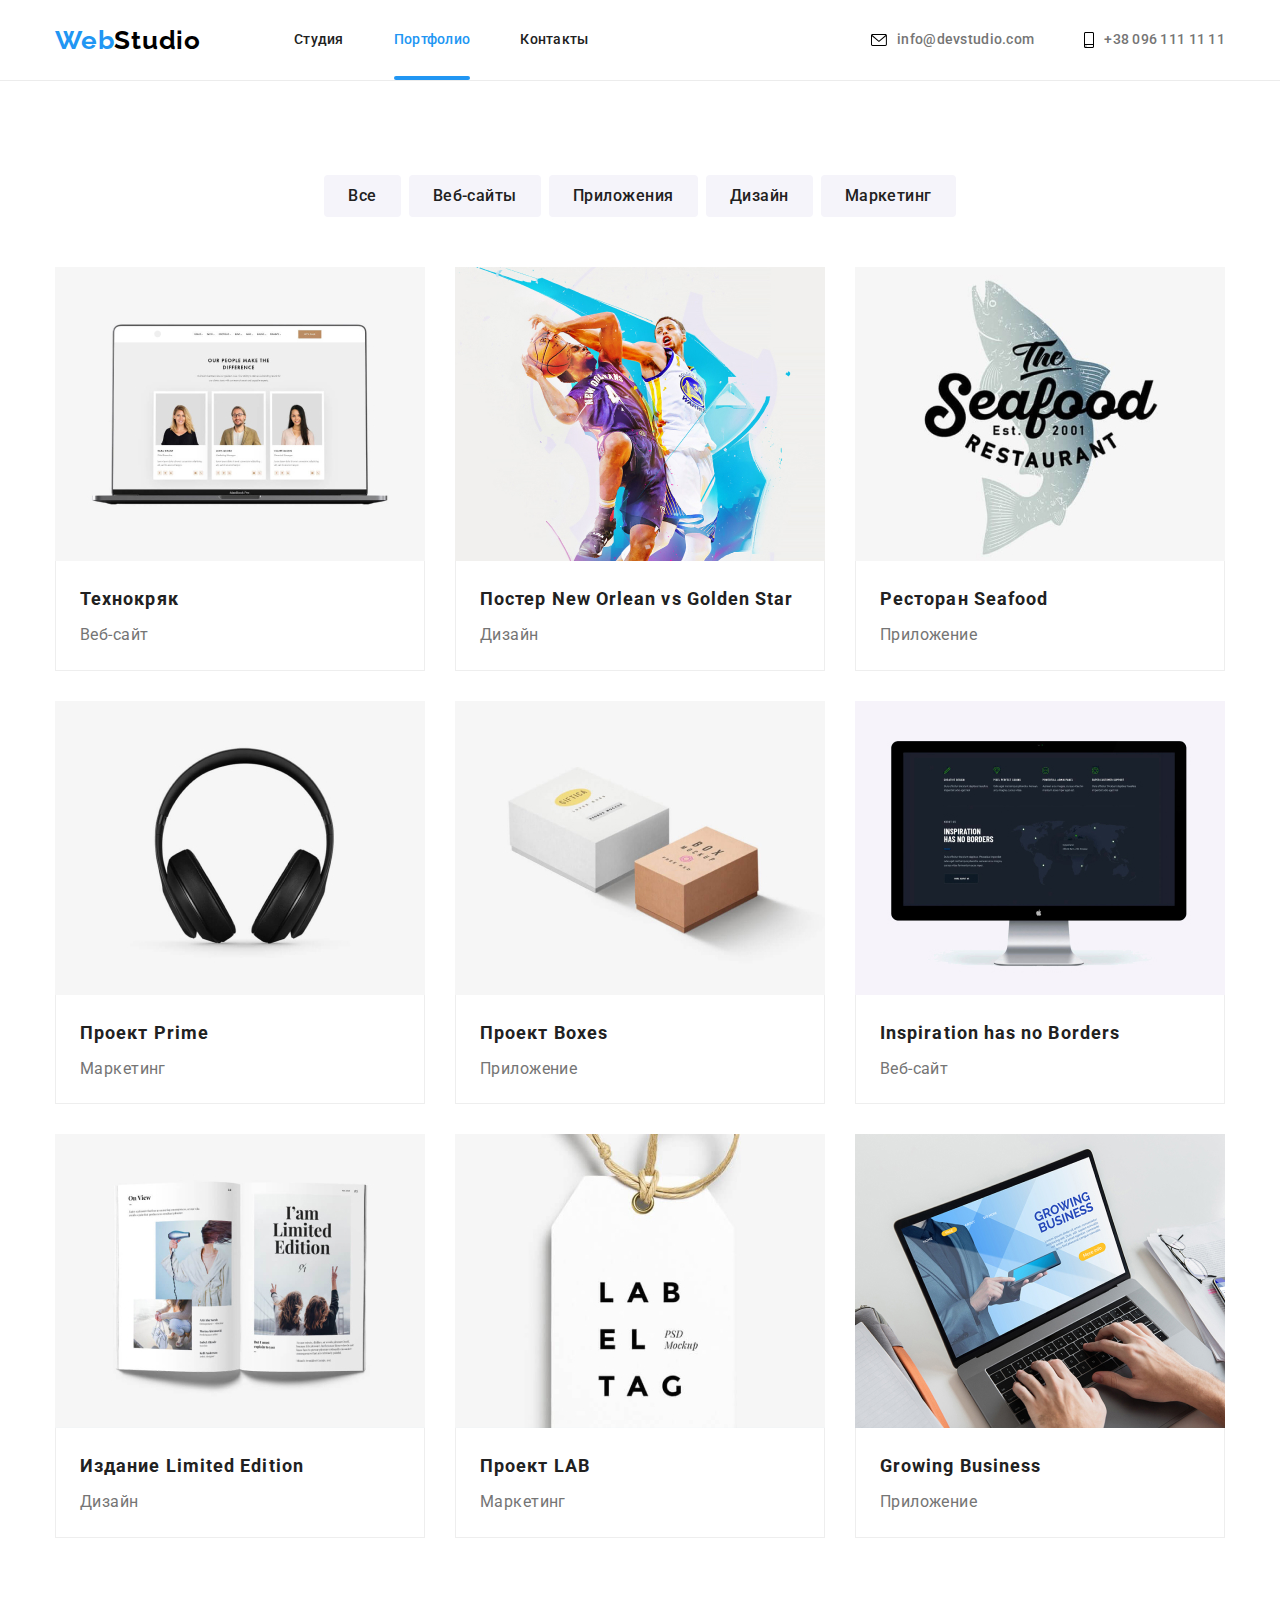
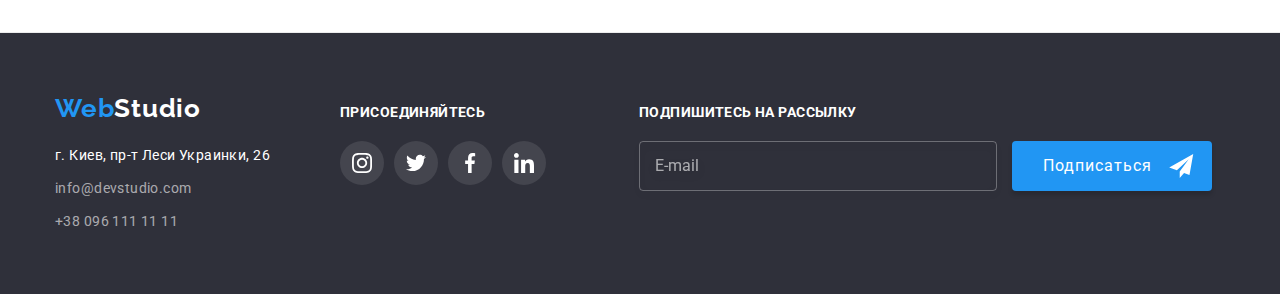
==== commit 8f90fa04: "Выполнен рефакторинг CSS-кода проекта используя препроцессор SASS" ====
--- a/portfolio.html
+++ b/portfolio.html
@@ -8,7 +8,8 @@
             <link href="https://fonts.googleapis.com/css2?family=Raleway:wght@700&family=Roboto:wght@400;500;700;900&display=swap"
                 rel="stylesheet">
             <link rel="stylesheet" href="https://cdnjs.cloudflare.com/ajax/libs/modern-normalize/0.2.0/modern-normalize.min.css">
-            <link rel="stylesheet" href="./css/styles.css">
+            <link rel="stylesheet" href="./styles.css">
+            <link rel="stylesheet" href="./css/main.min.css">
         </head>
         <body>
             <!-- шапка страницы -->
@@ -208,28 +209,28 @@
                         <ul class="sociale-list list">
                             <li class="sociale-list__item">
                                 <a class="sociale-list__link sociale-list__link--dark" href="">
-                                    <svg class="icon-sociale icon-sociale-white">
+                                    <svg class="sociale-list__icon sociale-list__icon-white">
                                         <use href="./images/svg/symbol-defs.svg#icon-instagram"></use>
                                     </svg>
                                 </a>
                             </li>
                             <li class="sociale-list__item">
                                 <a class="sociale-list__link sociale-list__link--dark" href="">
-                                    <svg class="icon-sociale icon-sociale-white">
+                                    <svg class="sociale-list__icon sociale-list__icon-white">
                                         <use href="./images/svg/symbol-defs.svg#icon-twitter"></use>
                                     </svg>
                                 </a>
                             </li>
                             <li class="sociale-list__item">
                                 <a class="sociale-list__link sociale-list__link--dark" href="">
-                                    <svg class="icon-sociale icon-sociale-white">
+                                    <svg class="sociale-list__icon sociale-list__icon-white">
                                         <use href="./images/svg/symbol-defs.svg#icon-facebook"></use>
                                     </svg>
                                 </a>
                             </li>
                             <li class="sociale-list__item">
                                 <a class="sociale-list__link sociale-list__link--dark" href="">
-                                    <svg class="icon-sociale icon-sociale-white">
+                                    <svg class="sociale-list__icon sociale-list__icon-white">
                                         <use href="./images/svg/symbol-defs.svg#icon-linkedin"></use>
                                     </svg>
                                 </a>
--- a/styles.css
+++ b/styles.css
@@ -0,0 +1,26 @@
+/* Переменные */
+
+/* шапка страницы *****************************************/
+
+/* Список социальных сетей********************* */
+
+/* лого ***************************************************/
+
+/* навигация  и контакты INDEX  и PORTFOLIO**************************************/
+
+/* тело страницы ***************************************/
+/* банер **************************/
+
+/* Модальное окно*************************** */
+
+/* секция преимущества **********************************/
+
+/* чем мы занимаемся************************************ */
+
+/* секция команда**************************************** */
+
+/* секция постоянные клиенты***********************************/
+
+/* подвал страниц INDEX  и PORTFOLIO *******************************************/
+
+/* POTFOLIO********************************************************************* */
--- a/css/main.min.css
+++ b/css/main.min.css
@@ -0,0 +1,2 @@
+:root{--title-text-color: #212121;--primary-text-color: #757575;--accent-color: #2196f3}.visually-hidden{position:absolute !important;clip:rect(1px 1px 1px 1px);clip:rect(1px, 1px, 1px, 1px);padding:0 !important;border:0 !important;height:1px !important;width:1px !important;overflow:hidden}html{box-sizing:border-box}*,*::before,*::after{box-sizing:border-box}body{font-family:Roboto, sans-serif;font-size:14px;line-height:1.71;letter-spacing:0.03em;color:var(--primary-text-color)}h1,h2,h3,h4,h5,h6,p,ul,ol{margin:0;padding:0}img{display:block}.title{color:var(--title-text-color);font-weight:bold;font-size:36px;line-height:1.16}.list{list-style:none;margin:0;padding:0}.section{padding-top:94px;padding-bottom:94px}.container{width:1200px;padding-right:15px;padding-left:15px;margin:0px auto}.banner__button{font-family:inherit;font-weight:bold;font-size:16px;line-height:1.87;letter-spacing:0.06em;color:#ffffff;background:var(--accent-color);padding:10px 32px;border-radius:4px;display:block;margin-right:auto;margin-left:auto}.sociale-list{display:flex}.sociale-list__item:not(:first-child){margin-left:10px}.sociale-list__link{display:flex;justify-content:center;align-items:center;width:44px;height:44px;border-radius:50%;background:rgba(255,255,255,0.1)}.sociale-list__icon{width:20px;height:20px;fill:#ffffff}.sociale-list__link--transparent{transition-property:background-color;transition-duration:250ms;transition-timing-function:cubic-bezier(0.4, 0, 0.2, 1)}.sociale-list__link--transparent:hover,.sociale-list__link--transparent:focus{background-color:var(--accent-color)}.sociale-list__link--transparent:hover .sociale-list__icon--grey,.sociale-list__link--transparent:focus .sociale-list__icon--grey{fill:#ffffff}.sociale-list__icon--grey{fill:#afb1b8;transition-property:fill}.sociale-list__link--dark{transition-property:background;transition-duration:250ms;transition-timing-function:cubic-bezier(0.4, 0, 0.2, 1)}.sociale-list__link--dark:hover,.sociale-list__link--dark:focus{background:var(--accent-color)}.logo,.footer__logo--white,.logo--black{font-family:Raleway, sans-serif;font-weight:bold;font-size:26px;line-height:1.19;letter-spacing:0.03em;text-decoration:none;margin-left:0px}.logo{color:var(--accent-color)}.footer__logo--white{color:#ffffff}.logo--black{color:#000000}.header .container{background-color:#ffffff;display:flex;align-items:center}.nav{display:flex;align-items:center}.nav__item:not(:first-child),.contacts-list__item:not(:first-child){margin-left:50px}.nav__list{display:flex;margin-left:93px;justify-content:space-between}.nav__link{display:block;font-weight:500;font-size:14px;line-height:1.14;letter-spacing:0.02em;color:#212121;text-decoration:none;transition-property:color;transition-duration:250ms;transition-timing-function:cubic-bezier(0.4, 0, 0.2, 1);padding-top:32px;padding-bottom:32px}.nav__link:hover,.nav__link:focus{color:var(--accent-color)}.nav__link--current{position:relative;color:var(--accent-color)}.nav__link--current::after{content:"";display:block;position:absolute;width:100%;height:4px;background:var(--accent-color);border-radius:2px;bottom:0}.contacts-list{display:flex;font-weight:500;font-size:14px;line-height:1.14;letter-spacing:0.02em;margin-left:auto}.contacts-list__link{display:flex;align-items:center}.contacts-list__link,.type-link{color:#757575;text-decoration:none;transition-property:color;transition-duration:250ms;transition-timing-function:cubic-bezier(0.4, 0, 0.2, 1)}.contacts-list .contacts-list__link:hover,.contacts-list .contacts-list__link:focus{color:var(--accent-color)}.contacts-list__link:hover .icon-envelope,.contacts-list__link:focus .icon-envelope,.contacts-list__link:hover .icon-phone,.contacts-list__link:focus .icon-phone{fill:var(--accent-color)}.icon-envelope,.icon-phone{margin-right:10px;transition-property:fill;transition-duration:250ms;transition-timing-function:cubic-bezier(0.4, 0, 0.2, 1)}.icon-envelope:hover,.icon-envelope:focus{fill:var(--accent-color)}.icon-phone:hover,.icon-phone:focus{fill:var(--accent-color)}.banner{max-width:1600px;background-color:#2f303a;background-image:linear-gradient(rgba(47,48,58,0.4), rgba(47,48,58,0.4)),url(../images/hero.jpg);background-repeat:no-repeat;background-position:center;background-size:cover;padding:200px 0px;margin-left:auto;margin-right:auto}.banner__title{font-weight:900;font-size:44px;line-height:1.36;text-align:center;letter-spacing:0.06em;text-transform:uppercase;color:#ffffff;margin-bottom:30px;margin-left:auto;margin-right:auto;width:696px}.advantages__title,.work-title,.team__title{font-weight:bold;font-size:36px;line-height:1.16;letter-spacing:0.03em}.advantages__title,.team__title{color:var(--title-text-color)}.advantages__title{font-size:14px;line-height:1.14;text-transform:uppercase;margin-bottom:10px}.advantages__list{display:flex}.advantages__item:not(:first-child){margin-left:30px}.advantages__item{width:270px}.advantages__icon{display:flex;height:120px;justify-content:center;align-items:center;background:#f5f4fa;border-radius:4px;margin-bottom:30px}.works{padding-top:0px}.works__title{text-align:center;margin-bottom:50px}.works-list{display:flex;justify-content:space-between}.works-list__item{position:relative}.works-list__description{position:absolute;width:100%;bottom:0px;font-weight:bold;font-size:14px;line-height:1.14;text-align:center;text-transform:uppercase;color:#ffffff;background:rgba(47,48,58,0.8);padding-top:27px;padding-bottom:27px}.team{background:#f5f4fa}.team__title{text-align:center;margin-bottom:50px}.team-list{display:flex;justify-content:space-between}.team-list__item{text-align:center;background:#ffffff;box-shadow:0px 1px 3px rgba(0,0,0,0.12),0px 1px 1px rgba(0,0,0,0.14),0px 2px 1px rgba(0,0,0,0.2);border-radius:0px 0px 4px 4px}.team-list__title{font-weight:500;font-size:16px;line-height:1.18;margin-bottom:10px}.team-list__text{font-size:16px;line-height:1.18;margin-bottom:16px}.team-content{padding:30px 0px}.sociale-list__team{justify-content:center}.clients{background:#ffffff}.clients__title{text-align:center;margin-bottom:50px}.clients-list{display:flex;flex-wrap:wrap;margin-top:-30px;margin-left:-30px}.clients-list__item{flex-basis:calc((100% - 6 * 30px) / 6);margin-top:30px;margin-left:30px}.clients-list__link{display:flex;justify-content:center;align-items:center;width:170px;height:92px;border:1px solid #afb1b8;border-radius:4px;transition-property:border-color;transition-duration:250ms;transition-timing-function:cubic-bezier(0.4, 0, 0.2, 1)}.clients-list__link:hover .icon-logo,.clients-list__link:focus .icon-logo{fill:var(--accent-color)}.clients-list__link:hover,.clients-list__link:focus{border-color:var(--accent-color)}.icon-logo{width:106px;height:60px;fill:#afb1b8;transition-property:fill}.footer{left:0px;background:#2f303a;padding:60px 0px}.footer .container{display:flex;align-items:baseline}.footer-contacts__item:not(:last-child){margin-bottom:9px}.footer-contacts__adress{font-style:normal;color:#ffffff}.footer-contacts__mail,.footer-contacts__tel{font-style:normal;color:rgba(255,255,255,0.6)}.footer-contacts__adress,.footer-contacts__mail,.footer-contacts__tel{text-decoration:none;transition-property:color;transition-duration:250ms;transition-timing-function:cubic-bezier(0.4, 0, 0.2, 1)}.footer-contacts__adress:hover,.footer-contacts__adress:focus{color:var(--accent-color)}.footer-contacts__mail:hover,.footer-contacts__mail:focus{color:var(--accent-color)}.footer-contacts__tel:hover,.footer-contacts__tel:focus{color:var(--accent-color)}.footer__logo{display:inline-block;margin-bottom:20px}.footer-sociale{margin-left:70px}.footer-sociale__title{font-size:14px;line-height:1.14;text-transform:uppercase;color:#ffffff;margin-bottom:20px}.subscription{margin-left:93px}.subscription__title{font-size:14px;line-height:1.14;text-transform:uppercase;color:#ffffff;margin-bottom:20px}.footer__input{width:358px;height:50px;background-color:transparent;padding:15px;border:1px solid rgba(255,255,255,0.3);box-sizing:border-box;filter:drop-shadow(0px 4px 4px rgba(0,0,0,0.15));border-radius:4px;outline:none;color:#ffffff}.footer__input:focus{border-color:var(--accent-color);transition-property:border-color;transition-duration:250ms;transition-timing-function:cubic-bezier(0.4, 0, 0.2, 1)}.footer__input::placeholder{font-size:16px;line-height:1.25;color:rgba(255,255,255,0.6)}.footer__button{display:inline-flex;align-items:center;text-align:center;width:200px;height:50px;font-size:16px;line-height:1.87;letter-spacing:0.06em;padding:10px;padding-left:29px;margin-left:12px;background:var(--accent-color);color:#ffffff;box-shadow:0px 4px 4px rgba(0,0,0,0.15);border-radius:4px;border-color:transparent;cursor:pointer;outline:none}.icon-submit{margin-left:10px}.portfolio{border-bottom:1px solid #ececec}.filter-list{display:flex;justify-content:center;margin-bottom:50px}.filter-button{font-family:inherit;font-style:normal;font-weight:500;font-size:16px;line-height:1.62;text-align:center;letter-spacing:0.03em;color:#212121;background:#f5f4fa;cursor:pointer;border-radius:4px;border-color:transparent;outline:none}.filter-item:not(:first-child){margin-left:8px}.filter-button{padding:6px 22px;transition-property:background, color, box-shadow;transition-duration:250ms;transition-timing-function:cubic-bezier(0.4, 0, 0.2, 1)}.filter-button:hover,.filter-button:focus{background:var(--accent-color);color:#ffffff;box-shadow:0px 3px 1px rgba(0,0,0,0.1),0px 1px 2px rgba(0,0,0,0.08),0px 2px 2px rgba(0,0,0,0.12)}.type-list{display:flex;flex-wrap:wrap;margin-top:-30px;margin-left:-30px}.type-item{flex-basis:calc((100% - 3 * 30px) / 3);margin-top:30px;margin-left:30px;transition-property:box-shadow;transition-duration:250ms;transition-timing-function:cubic-bezier(0.4, 0, 0.2, 1)}.type-item:hover,.type-item:focus{box-shadow:0px 3px 1px rgba(0,0,0,0.1),0px 1px 2px rgba(0,0,0,0.08),0px 2px 2px rgba(0,0,0,0.12)}.type-item:hover .type-description,.type-item:focus .type-description{transform:translateY(0%)}.type-link{display:block;color:#757575;text-decoration:none;margin:0;padding:0}.type-card{position:relative;overflow:hidden}.portfolio-img{display:block;width:100%}.type-description{position:absolute;top:0;left:0;height:100%;width:100%;overflow:auto;transform:translateY(100%);color:#ffffff;background:rgba(33,150,243,0.9);padding-left:24px;padding-top:63px;padding-right:24px;padding-bottom:63px;font-size:18px;line-height:1.56;transition-property:transform;transition-duration:250ms;transition-timing-function:cubic-bezier(0.4, 0, 0.2, 1)}.type-cover{padding-left:24px;padding-right:24px;border-bottom:1px solid #eeeeee;border-right:1px solid #eeeeee;border-left:1px solid #eeeeee;padding-top:20px;padding-bottom:20px}.type-title{color:var(--title-text-color);font-weight:bold;font-size:18px;line-height:2;letter-spacing:0.06em;margin-bottom:4px;margin-top:0}.type-text{font-size:16px;line-height:1.8;margin-bottom:0;margin-top:0}.backdrop{position:fixed;left:0px;top:0px;width:100%;height:100%;background:rgba(0,0,0,0.2);transition-property:opacity, visibility;transition-duration:250ms;transition-timing-function:cubic-bezier(0.4, 0, 0.2, 1)}.backdrop.is-hidden{opacity:0;pointer-events:none;visibility:hidden}.modal{position:absolute;top:50%;left:50%;transform:translate(-50%, -50%);min-width:528px;min-height:581px;background-color:#ffffff;box-shadow:0px 1px 3px rgba(0,0,0,0.12),0px 1px 1px rgba(0,0,0,0.14),0px 2px 1px rgba(0,0,0,0.2);border-radius:4px}.modal__button--close{position:absolute;top:8px;right:8px;display:flex;justify-content:center;align-items:center;width:30px;height:30px;border-radius:50%;border:1px solid rgba(0,0,0,0.1);background-color:transparent;cursor:pointer;transition-property:fill;transition-duration:250ms;transition-timing-function:cubic-bezier(0.4, 0, 0.2, 1)}.modal__button--close:hover,.modal__button--close:focus{fill:var(--accent-color)}.modal{padding:40px}.modal-form__wrapper{display:block}.modal-form__head{font-size:20px;font-weight:bold;line-height:1.15;color:#212121;margin-bottom:12px}.modal-form__type{display:block;font-size:12px;line-height:1.16;letter-spacing:0.01em;color:#757575}.modal-form__box{position:relative;display:block;margin-bottom:10px}.modal-form__input:focus{border-color:var(--accent-color)}.modal-form__input:focus+.modal-form__icon{fill:var(--accent-color)}.modal-form__input{position:relative;display:block;height:40px;width:100%;border:1px solid rgba(33,33,33,0.2);border-radius:4px;padding-left:42px;margin-top:4px;outline:none}.modal-form__icon{position:absolute;top:50%;left:12px;transform:translateY(-50%);transition-property:fill;transition-duration:250ms;transition-timing-function:cubic-bezier(0.4, 0, 0.2, 1)}.modal-form__feedback{width:100%;height:120px;padding:12px 16px;border:1px solid rgba(33,33,33,0.2);border-radius:4px;outline:none;resize:none;margin-top:4px;transition-property:border-color;transition-duration:250ms;transition-timing-function:cubic-bezier(0.4, 0, 0.2, 1)}.modal-form__feedback::placeholder{font-size:12px;line-height:1.16;letter-spacing:0.01em;color:rgba(117,117,117,0.5)}.modal-form__feedback:focus{border-color:var(--accent-color)}.checkbox-label{display:flex;align-items:center;margin-bottom:30px;padding-left:14px;font-size:12px;line-height:1.16;letter-spacing:0.01em;color:#757575}.checkbox-box{width:15px;height:15px;border:2px solid #212121;border-radius:2px}.modal-form__checkbox:checked+.checkbox-box{background-color:var(--accent-color);background-image:url(../images/svg/iconcheck.svg);background-repeat:no-repeat;background-position:center;background-origin:border-box;border-color:transparent}.modal-form__checkbox:focus+.checkbox-box{border-color:var(--accent-color)}.modal-form__link{margin-left:7px}.modal-form__contract-link{font-size:14px;line-height:1.71;text-decoration-line:underline;color:var(--accent-color)}.modal__button--submit{display:block;padding:10px 55px;width:200px;height:50px;font-size:16px;line-height:1.87;letter-spacing:0.06em;color:#ffffff;background:#188ce8;box-shadow:0px 4px 4px rgba(0,0,0,0.15);border-radius:4px;outline:none;cursor:pointer;border:transparent;margin:0 auto}
+/*# sourceMappingURL=main.min.css.map */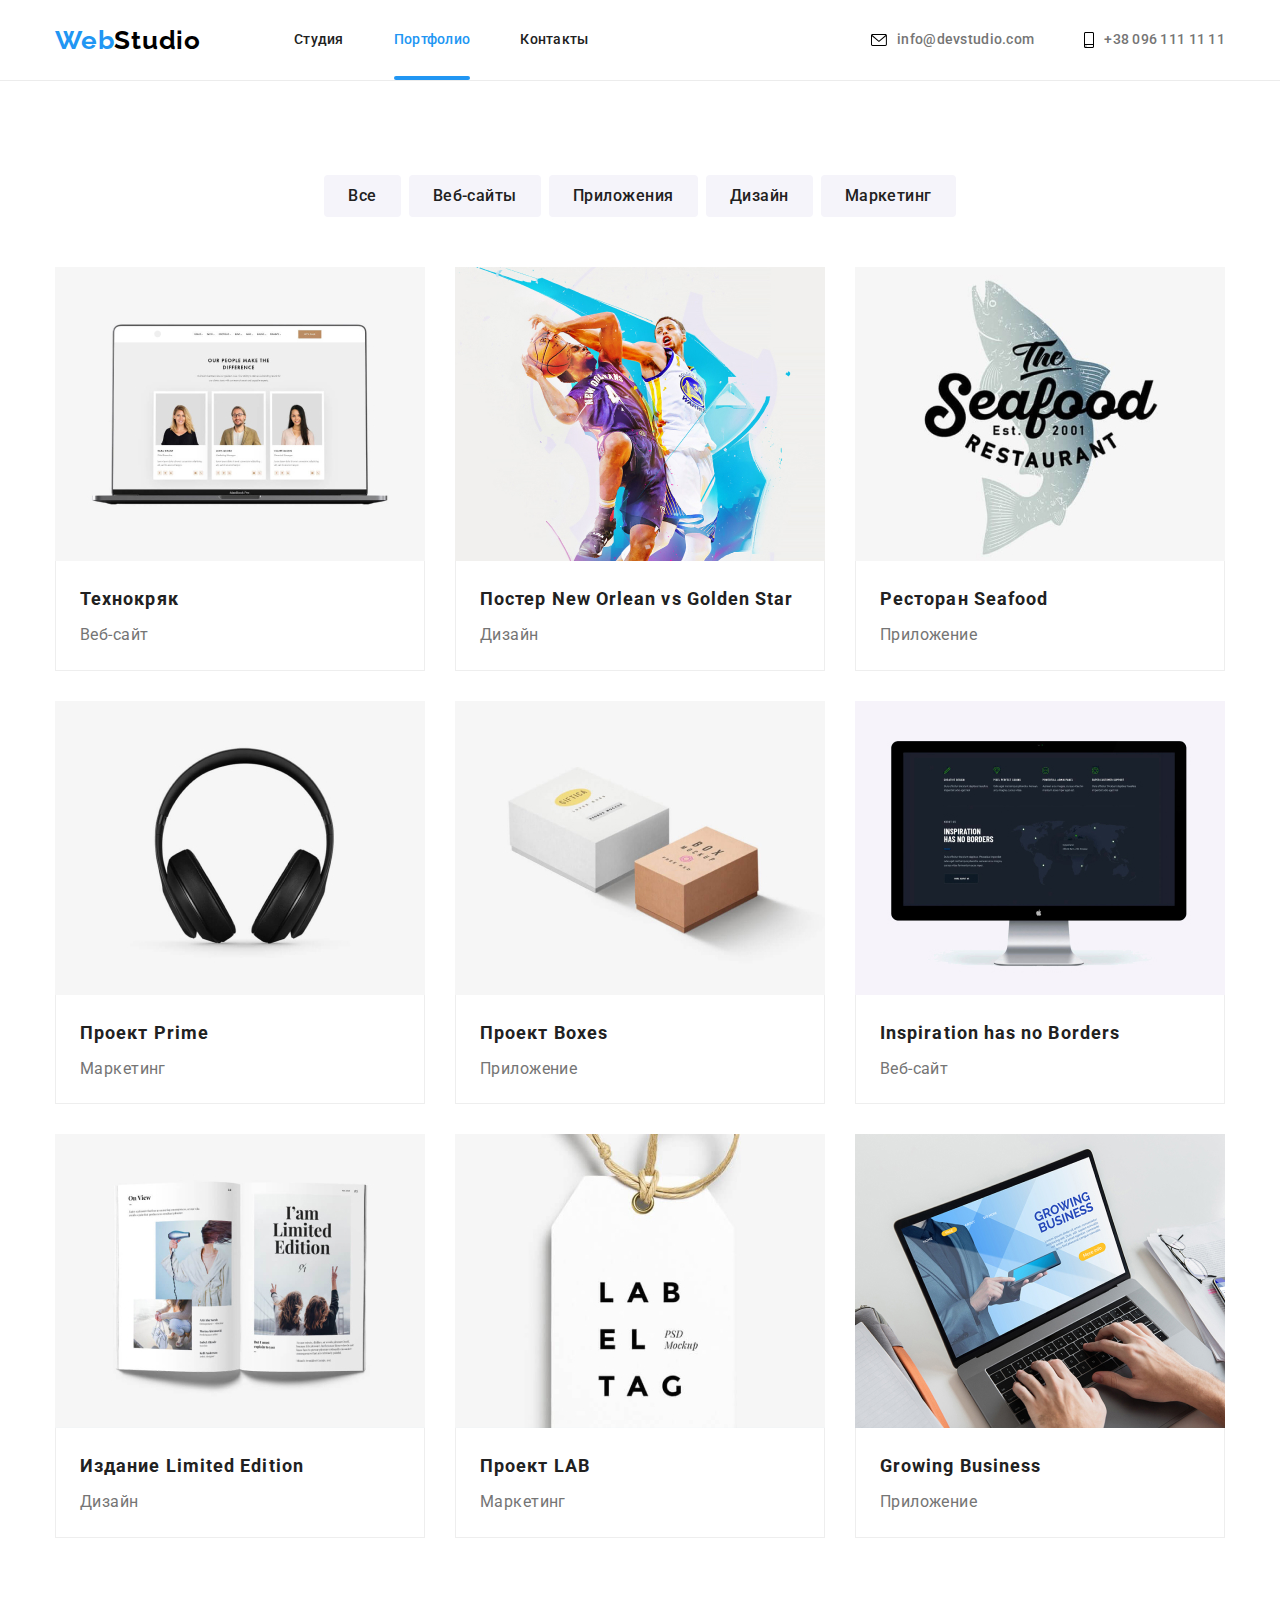
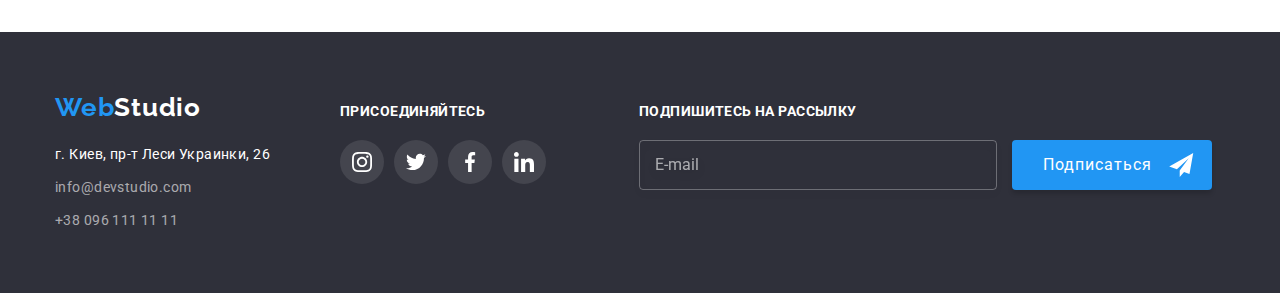
==== commit e40d2258: "Выполнен рефакторинг сайта согласно BEM и SASS" ====
--- a/portfolio.html
+++ b/portfolio.html
@@ -50,133 +50,133 @@
                 </div>
             </header>
             <!-- тело страницы -->
-            <main class="portfolio">
+            <main>
                 <!-- секция чем мы занимаемся -->
                 <section class="section-portfolio section">
                     <div class="container">
                         <h1 class="visually-hidden">Чем мы занимаемся</h1>
                         <ul class="filter-list list">
-                            <li class="filter-item">
-                                <button class="filter-button" type="button">Все</button>
-                            </li>
-                            <li class="filter-item">
-                                <button class="filter-button" type="button">Веб-сайты</button>
-                            </li>
-                            <li class="filter-item">
-                                <button class="filter-button" type="button">Приложения</button>
-                            </li>
-                            <li class="filter-item">
-                                <button class="filter-button" type="button">Дизайн</button>
-                            </li>
-                            <li class="filter-item">
-                                <button class="filter-button" type="button">Маркетинг</button>
+                            <li class="filter-list__item">
+                                <button class="filter-list__button" type="button">Все</button>
+                            </li>
+                            <li class="filter-list__item">
+                                <button class="filter-list__button" type="button">Веб-сайты</button>
+                            </li>
+                            <li class="filter-list__item">
+                                <button class="filter-list__button" type="button">Приложения</button>
+                            </li>
+                            <li class="filter-list__item">
+                                <button class="filter-list__button" type="button">Дизайн</button>
+                            </li>
+                            <li class="filter-list__item">
+                                <button class="filter-list__button" type="button">Маркетинг</button>
                         </ul>
                         <ul class="type-list list">
-                            <li class="type-item">
-                                <a class="type-link" href="">
-                                    <div class="type-card">
+                            <li class="type-list__item">
+                                <a class="type-list__link" href="">
+                                    <div class="type-list__card">
                                         <img class="portfolio-img" src="./images/portfolio/img1.jpg" alt="Ноутбук">
-                                        <p class="type-description">Технокряк это современная площадка распространения коронавируса. Компании используют эту платформу для цифрового шпионажа и атак на защищённые сервера конкурентов.</p>
-                                    </div>
-                                    <div class="type-cover">
-                                        <h2 class="type-title">Технокряк</h2>
-                                        <p class=type-text>Веб-сайт</p>
-                                    </div>
-                                </a>
-                            </li>
-                            <li class="type-item">
-                                <a class="type-link" href="">
-                                    <div class="type-card">
+                                        <p class="type-list__description">Технокряк это современная площадка распространения коронавируса. Компании используют эту платформу для цифрового шпионажа и атак на защищённые сервера конкурентов.</p>
+                                    </div>
+                                    <div class="type-list__cover">
+                                        <h2 class="type-list__title">Технокряк</h2>
+                                        <p class=type-list__text>Веб-сайт</p>
+                                    </div>
+                                </a>
+                            </li>
+                            <li class="type-list__item">
+                                <a class="type-list__link" href="">
+                                    <div class="type-list__card">
                                         <img class="portfolio-img" src="./images/portfolio/img2.jpg" alt="Два человека с баскетбольным мячом">
-                                        <p class="type-description">Lorem ipsum dolor sit amet consectetur adipisicing elit. Labore, blanditiis!</p>
-                                    </div>
-                                    <div class="type-cover">
-                                        <h2 class="type-title">Постер <span lang="en">New Orlean vs Golden Star</span></h2>
-                                        <p class=type-text>Дизайн</p>
-                                    </div>
-                                </a>
-                            </li>
-                            <li class="type-item">
-                                <a class="type-link" href="">
-                                    <div class="type-card">
+                                        <p class="type-list__description">Lorem ipsum dolor sit amet consectetur adipisicing elit. Labore, blanditiis!</p>
+                                    </div>
+                                    <div class="type-list__cover">
+                                        <h2 class="type-list__title">Постер <span lang="en">New Orlean vs Golden Star</span></h2>
+                                        <p class=type-list__text>Дизайн</p>
+                                    </div>
+                                </a>
+                            </li>
+                            <li class="type-list__item">
+                                <a class="type-list__link" href="">
+                                    <div class="type-list__card">
                                         <img class="portfolio-img" src="./images/portfolio/img3.jpg" alt="Реклама рыбного ресторана">
-                                        <p class="type-description">Lorem ipsum dolor sit amet consectetur adipisicing elit. Totam, alias?</p>
-                                    </div>
-                                    <div class="type-cover">
-                                        <h2 class="type-title">Ресторан <span lang="en">Seafood</span></h2>
-                                        <p class=type-text>Приложение</p>
-                                    </div>
-                                </a>
-                            </li>
-                            <li class="type-item">
-                                <a class="type-link" href="">
-                                    <div class="type-card">
+                                        <p class="type-list__description">Lorem ipsum dolor sit amet consectetur adipisicing elit. Totam, alias?</p>
+                                    </div>
+                                    <div class="type-list__cover">
+                                        <h2 class="type-list__title">Ресторан <span lang="en">Seafood</span></h2>
+                                        <p class=type-list__text>Приложение</p>
+                                    </div>
+                                </a>
+                            </li>
+                            <li class="type-list__item">
+                                <a class="type-list__link" href="">
+                                    <div class="type-list__card">
                                         <img class="portfolio-img" src="./images/portfolio/img4.jpg" alt="Музыкальные наушники">
-                                        <p class="type-description">Lorem ipsum dolor sit amet consectetur adipisicing elit. Eligendi, necessitatibus?</p>
-                                    </div>
-                                    <div class="type-cover">
-                                        <h2 class="type-title">Проект <span lang="en">Prime</span></h2>
-                                        <p class=type-text>Маркетинг</p>
-                                    </div>
-                                </a>
-                            </li>
-                            <li class="type-item">
-                                <a class="type-link" href="">
-                                    <div class="type-card">
+                                        <p class="type-list__description">Lorem ipsum dolor sit amet consectetur adipisicing elit. Eligendi, necessitatibus?</p>
+                                    </div>
+                                    <div class="type-list__cover">
+                                        <h2 class="type-list__title">Проект <span lang="en">Prime</span></h2>
+                                        <p class=type-list__text>Маркетинг</p>
+                                    </div>
+                                </a>
+                            </li>
+                            <li class="type-list__item">
+                                <a class="type-list__link" href="">
+                                    <div class="type-list__card">
                                         <img class="portfolio-img" src="./images/portfolio/img5.jpg" alt="Два картонные коробки">
-                                        <p class="type-description">Lorem ipsum dolor sit amet consectetur adipisicing elit. Iure, repellendus? </p>
-                                    </div>
-                                    <div class="type-cover">
-                                        <h2 class="type-title">Проект <span lang="en">Boxes</span></h2>
-                                        <p class=type-text>Приложение</p>
-                                    </div>
-                                </a>
-                            </li>
-                            <li class="type-item">
-                                <a class="type-link" href="">
-                                    <div class="type-card">
+                                        <p class="type-list__description">Lorem ipsum dolor sit amet consectetur adipisicing elit. Iure, repellendus? </p>
+                                    </div>
+                                    <div class="type-list__cover">
+                                        <h2 class="type-list__title">Проект <span lang="en">Boxes</span></h2>
+                                        <p class=type-list__text>Приложение</p>
+                                    </div>
+                                </a>
+                            </li>
+                            <li class="type-list__item">
+                                <a class="type-list__link" href="">
+                                    <div class="type-list__card">
                                         <img class="portfolio-img" src="./images/portfolio/img6.jpg" alt="Моноблок">
-                                        <p class="type-description">Lorem ipsum, dolor sit amet consectetur adipisicing elit. Deleniti, pariatur?</p>
-                                    </div>
-                                    <div class="type-cover">
-                                        <h2 class="type-title" lang="en">Inspiration has no Borders</h2>
-                                        <p class=type-text>Веб-сайт</p>
-                                    </div>
-                                </a>
-                            </li>
-                            <li class="type-item">
-                                <a class="type-link" href="">
-                                    <div class="type-card">
+                                        <p class="type-list__description">Lorem ipsum, dolor sit amet consectetur adipisicing elit. Deleniti, pariatur?</p>
+                                    </div>
+                                    <div class="type-list__cover">
+                                        <h2 class="type-list__title" lang="en">Inspiration has no Borders</h2>
+                                        <p class=type-list__text>Веб-сайт</p>
+                                    </div>
+                                </a>
+                            </li>
+                            <li class="type-list__item">
+                                <a class="type-list__link" href="">
+                                    <div class="type-list__card">
                                         <img class="portfolio-img" src="./images/portfolio/img7.jpg" alt="Развернутая книга">
-                                        <p class="type-description">Lorem ipsum dolor sit amet consectetur adipisicing elit. Odio, molestiae.</p>
-                                    </div>
-                                    <div class="type-cover">
-                                        <h2 class="type-title">Издание <span lang="en">Limited Edition</span></h2>
-                                        <p class=type-text>Дизайн</p>
-                                    </div>
-                                </a>
-                            </li>
-                            <li class="type-item">
-                                <a class="type-link" href="">
-                                    <div class="type-card">
+                                        <p class="type-list__description">Lorem ipsum dolor sit amet consectetur adipisicing elit. Odio, molestiae.</p>
+                                    </div>
+                                    <div class="type-list__cover">
+                                        <h2 class="type-list__title">Издание <span lang="en">Limited Edition</span></h2>
+                                        <p class=type-list__text>Дизайн</p>
+                                    </div>
+                                </a>
+                            </li>
+                            <li class="type-list__item">
+                                <a class="type-list__link" href="">
+                                    <div class="type-list__card">
                                         <img class="portfolio-img" src="./images/portfolio/img8.jpg" alt="Бирка от одежды">
-                                        <p class="type-description">Lorem ipsum dolor sit amet consectetur adipisicing elit. Rem, neque?</p>
-                                    </div>
-                                    <div class="type-cover">
-                                        <h2 class="type-title">Проект <span lang="en">LAB</span></h2>
-                                        <p class=type-text>Маркетинг</p>
-                                    </div>
-                                </a>
-                            </li>
-                            <li class="type-item">
-                                <a class="type-link" href="">
-                                    <div class="type-card">
+                                        <p class="type-list__description">Lorem ipsum dolor sit amet consectetur adipisicing elit. Rem, neque?</p>
+                                    </div>
+                                    <div class="type-list__cover">
+                                        <h2 class="type-list__title">Проект <span lang="en">LAB</span></h2>
+                                        <p class=type-list__text>Маркетинг</p>
+                                    </div>
+                                </a>
+                            </li>
+                            <li class="type-list__item">
+                                <a class="type-list__link" href="">
+                                    <div class="type-list__card">
                                         <img class="portfolio-img" src="./images/portfolio/img9.jpg" alt="Человек печатает на ноутбуке">
-                                        <p class="type-description">lorem10</p>
-                                    </div>
-                                    <div class="type-cover">
-                                        <h2 class="type-title" lang="en">Growing Business</h2>
-                                        <p class=type-text>Приложение</p>
+                                        <p class="type-list__description">lorem10</p>
+                                    </div>
+                                    <div class="type-list__cover">
+                                        <h2 class="type-list__title" lang="en">Growing Business</h2>
+                                        <p class=type-list__text>Приложение</p>
                                     </div>
                                 </a>
                             </li>
@@ -188,7 +188,7 @@
             <footer class="footer">
                 <div class="container">
                     <div>
-                        <a class="footer__logo logo" lang="en" href="./index.html">Web<span class="footer__logo--white">Studio</span></a>
+                        <a class="footer__logo logo" lang="en" href="./index.html">Web<span class="logo--white">Studio</span></a>
                         <address>
                             <ul class="footer-contacts list">
                                 <li class="footer-contacts__item">
--- a/css/main.min.css
+++ b/css/main.min.css
@@ -1,2 +1,2 @@
-:root{--title-text-color: #212121;--primary-text-color: #757575;--accent-color: #2196f3}.visually-hidden{position:absolute !important;clip:rect(1px 1px 1px 1px);clip:rect(1px, 1px, 1px, 1px);padding:0 !important;border:0 !important;height:1px !important;width:1px !important;overflow:hidden}html{box-sizing:border-box}*,*::before,*::after{box-sizing:border-box}body{font-family:Roboto, sans-serif;font-size:14px;line-height:1.71;letter-spacing:0.03em;color:var(--primary-text-color)}h1,h2,h3,h4,h5,h6,p,ul,ol{margin:0;padding:0}img{display:block}.title{color:var(--title-text-color);font-weight:bold;font-size:36px;line-height:1.16}.list{list-style:none;margin:0;padding:0}.section{padding-top:94px;padding-bottom:94px}.container{width:1200px;padding-right:15px;padding-left:15px;margin:0px auto}.banner__button{font-family:inherit;font-weight:bold;font-size:16px;line-height:1.87;letter-spacing:0.06em;color:#ffffff;background:var(--accent-color);padding:10px 32px;border-radius:4px;display:block;margin-right:auto;margin-left:auto}.sociale-list{display:flex}.sociale-list__item:not(:first-child){margin-left:10px}.sociale-list__link{display:flex;justify-content:center;align-items:center;width:44px;height:44px;border-radius:50%;background:rgba(255,255,255,0.1)}.sociale-list__icon{width:20px;height:20px;fill:#ffffff}.sociale-list__link--transparent{transition-property:background-color;transition-duration:250ms;transition-timing-function:cubic-bezier(0.4, 0, 0.2, 1)}.sociale-list__link--transparent:hover,.sociale-list__link--transparent:focus{background-color:var(--accent-color)}.sociale-list__link--transparent:hover .sociale-list__icon--grey,.sociale-list__link--transparent:focus .sociale-list__icon--grey{fill:#ffffff}.sociale-list__icon--grey{fill:#afb1b8;transition-property:fill}.sociale-list__link--dark{transition-property:background;transition-duration:250ms;transition-timing-function:cubic-bezier(0.4, 0, 0.2, 1)}.sociale-list__link--dark:hover,.sociale-list__link--dark:focus{background:var(--accent-color)}.logo,.footer__logo--white,.logo--black{font-family:Raleway, sans-serif;font-weight:bold;font-size:26px;line-height:1.19;letter-spacing:0.03em;text-decoration:none;margin-left:0px}.logo{color:var(--accent-color)}.footer__logo--white{color:#ffffff}.logo--black{color:#000000}.header .container{background-color:#ffffff;display:flex;align-items:center}.nav{display:flex;align-items:center}.nav__item:not(:first-child),.contacts-list__item:not(:first-child){margin-left:50px}.nav__list{display:flex;margin-left:93px;justify-content:space-between}.nav__link{display:block;font-weight:500;font-size:14px;line-height:1.14;letter-spacing:0.02em;color:#212121;text-decoration:none;transition-property:color;transition-duration:250ms;transition-timing-function:cubic-bezier(0.4, 0, 0.2, 1);padding-top:32px;padding-bottom:32px}.nav__link:hover,.nav__link:focus{color:var(--accent-color)}.nav__link--current{position:relative;color:var(--accent-color)}.nav__link--current::after{content:"";display:block;position:absolute;width:100%;height:4px;background:var(--accent-color);border-radius:2px;bottom:0}.contacts-list{display:flex;font-weight:500;font-size:14px;line-height:1.14;letter-spacing:0.02em;margin-left:auto}.contacts-list__link{display:flex;align-items:center}.contacts-list__link,.type-link{color:#757575;text-decoration:none;transition-property:color;transition-duration:250ms;transition-timing-function:cubic-bezier(0.4, 0, 0.2, 1)}.contacts-list .contacts-list__link:hover,.contacts-list .contacts-list__link:focus{color:var(--accent-color)}.contacts-list__link:hover .icon-envelope,.contacts-list__link:focus .icon-envelope,.contacts-list__link:hover .icon-phone,.contacts-list__link:focus .icon-phone{fill:var(--accent-color)}.icon-envelope,.icon-phone{margin-right:10px;transition-property:fill;transition-duration:250ms;transition-timing-function:cubic-bezier(0.4, 0, 0.2, 1)}.icon-envelope:hover,.icon-envelope:focus{fill:var(--accent-color)}.icon-phone:hover,.icon-phone:focus{fill:var(--accent-color)}.banner{max-width:1600px;background-color:#2f303a;background-image:linear-gradient(rgba(47,48,58,0.4), rgba(47,48,58,0.4)),url(../images/hero.jpg);background-repeat:no-repeat;background-position:center;background-size:cover;padding:200px 0px;margin-left:auto;margin-right:auto}.banner__title{font-weight:900;font-size:44px;line-height:1.36;text-align:center;letter-spacing:0.06em;text-transform:uppercase;color:#ffffff;margin-bottom:30px;margin-left:auto;margin-right:auto;width:696px}.advantages__title,.work-title,.team__title{font-weight:bold;font-size:36px;line-height:1.16;letter-spacing:0.03em}.advantages__title,.team__title{color:var(--title-text-color)}.advantages__title{font-size:14px;line-height:1.14;text-transform:uppercase;margin-bottom:10px}.advantages__list{display:flex}.advantages__item:not(:first-child){margin-left:30px}.advantages__item{width:270px}.advantages__icon{display:flex;height:120px;justify-content:center;align-items:center;background:#f5f4fa;border-radius:4px;margin-bottom:30px}.works{padding-top:0px}.works__title{text-align:center;margin-bottom:50px}.works-list{display:flex;justify-content:space-between}.works-list__item{position:relative}.works-list__description{position:absolute;width:100%;bottom:0px;font-weight:bold;font-size:14px;line-height:1.14;text-align:center;text-transform:uppercase;color:#ffffff;background:rgba(47,48,58,0.8);padding-top:27px;padding-bottom:27px}.team{background:#f5f4fa}.team__title{text-align:center;margin-bottom:50px}.team-list{display:flex;justify-content:space-between}.team-list__item{text-align:center;background:#ffffff;box-shadow:0px 1px 3px rgba(0,0,0,0.12),0px 1px 1px rgba(0,0,0,0.14),0px 2px 1px rgba(0,0,0,0.2);border-radius:0px 0px 4px 4px}.team-list__title{font-weight:500;font-size:16px;line-height:1.18;margin-bottom:10px}.team-list__text{font-size:16px;line-height:1.18;margin-bottom:16px}.team-content{padding:30px 0px}.sociale-list__team{justify-content:center}.clients{background:#ffffff}.clients__title{text-align:center;margin-bottom:50px}.clients-list{display:flex;flex-wrap:wrap;margin-top:-30px;margin-left:-30px}.clients-list__item{flex-basis:calc((100% - 6 * 30px) / 6);margin-top:30px;margin-left:30px}.clients-list__link{display:flex;justify-content:center;align-items:center;width:170px;height:92px;border:1px solid #afb1b8;border-radius:4px;transition-property:border-color;transition-duration:250ms;transition-timing-function:cubic-bezier(0.4, 0, 0.2, 1)}.clients-list__link:hover .icon-logo,.clients-list__link:focus .icon-logo{fill:var(--accent-color)}.clients-list__link:hover,.clients-list__link:focus{border-color:var(--accent-color)}.icon-logo{width:106px;height:60px;fill:#afb1b8;transition-property:fill}.footer{left:0px;background:#2f303a;padding:60px 0px}.footer .container{display:flex;align-items:baseline}.footer-contacts__item:not(:last-child){margin-bottom:9px}.footer-contacts__adress{font-style:normal;color:#ffffff}.footer-contacts__mail,.footer-contacts__tel{font-style:normal;color:rgba(255,255,255,0.6)}.footer-contacts__adress,.footer-contacts__mail,.footer-contacts__tel{text-decoration:none;transition-property:color;transition-duration:250ms;transition-timing-function:cubic-bezier(0.4, 0, 0.2, 1)}.footer-contacts__adress:hover,.footer-contacts__adress:focus{color:var(--accent-color)}.footer-contacts__mail:hover,.footer-contacts__mail:focus{color:var(--accent-color)}.footer-contacts__tel:hover,.footer-contacts__tel:focus{color:var(--accent-color)}.footer__logo{display:inline-block;margin-bottom:20px}.footer-sociale{margin-left:70px}.footer-sociale__title{font-size:14px;line-height:1.14;text-transform:uppercase;color:#ffffff;margin-bottom:20px}.subscription{margin-left:93px}.subscription__title{font-size:14px;line-height:1.14;text-transform:uppercase;color:#ffffff;margin-bottom:20px}.footer__input{width:358px;height:50px;background-color:transparent;padding:15px;border:1px solid rgba(255,255,255,0.3);box-sizing:border-box;filter:drop-shadow(0px 4px 4px rgba(0,0,0,0.15));border-radius:4px;outline:none;color:#ffffff}.footer__input:focus{border-color:var(--accent-color);transition-property:border-color;transition-duration:250ms;transition-timing-function:cubic-bezier(0.4, 0, 0.2, 1)}.footer__input::placeholder{font-size:16px;line-height:1.25;color:rgba(255,255,255,0.6)}.footer__button{display:inline-flex;align-items:center;text-align:center;width:200px;height:50px;font-size:16px;line-height:1.87;letter-spacing:0.06em;padding:10px;padding-left:29px;margin-left:12px;background:var(--accent-color);color:#ffffff;box-shadow:0px 4px 4px rgba(0,0,0,0.15);border-radius:4px;border-color:transparent;cursor:pointer;outline:none}.icon-submit{margin-left:10px}.portfolio{border-bottom:1px solid #ececec}.filter-list{display:flex;justify-content:center;margin-bottom:50px}.filter-button{font-family:inherit;font-style:normal;font-weight:500;font-size:16px;line-height:1.62;text-align:center;letter-spacing:0.03em;color:#212121;background:#f5f4fa;cursor:pointer;border-radius:4px;border-color:transparent;outline:none}.filter-item:not(:first-child){margin-left:8px}.filter-button{padding:6px 22px;transition-property:background, color, box-shadow;transition-duration:250ms;transition-timing-function:cubic-bezier(0.4, 0, 0.2, 1)}.filter-button:hover,.filter-button:focus{background:var(--accent-color);color:#ffffff;box-shadow:0px 3px 1px rgba(0,0,0,0.1),0px 1px 2px rgba(0,0,0,0.08),0px 2px 2px rgba(0,0,0,0.12)}.type-list{display:flex;flex-wrap:wrap;margin-top:-30px;margin-left:-30px}.type-item{flex-basis:calc((100% - 3 * 30px) / 3);margin-top:30px;margin-left:30px;transition-property:box-shadow;transition-duration:250ms;transition-timing-function:cubic-bezier(0.4, 0, 0.2, 1)}.type-item:hover,.type-item:focus{box-shadow:0px 3px 1px rgba(0,0,0,0.1),0px 1px 2px rgba(0,0,0,0.08),0px 2px 2px rgba(0,0,0,0.12)}.type-item:hover .type-description,.type-item:focus .type-description{transform:translateY(0%)}.type-link{display:block;color:#757575;text-decoration:none;margin:0;padding:0}.type-card{position:relative;overflow:hidden}.portfolio-img{display:block;width:100%}.type-description{position:absolute;top:0;left:0;height:100%;width:100%;overflow:auto;transform:translateY(100%);color:#ffffff;background:rgba(33,150,243,0.9);padding-left:24px;padding-top:63px;padding-right:24px;padding-bottom:63px;font-size:18px;line-height:1.56;transition-property:transform;transition-duration:250ms;transition-timing-function:cubic-bezier(0.4, 0, 0.2, 1)}.type-cover{padding-left:24px;padding-right:24px;border-bottom:1px solid #eeeeee;border-right:1px solid #eeeeee;border-left:1px solid #eeeeee;padding-top:20px;padding-bottom:20px}.type-title{color:var(--title-text-color);font-weight:bold;font-size:18px;line-height:2;letter-spacing:0.06em;margin-bottom:4px;margin-top:0}.type-text{font-size:16px;line-height:1.8;margin-bottom:0;margin-top:0}.backdrop{position:fixed;left:0px;top:0px;width:100%;height:100%;background:rgba(0,0,0,0.2);transition-property:opacity, visibility;transition-duration:250ms;transition-timing-function:cubic-bezier(0.4, 0, 0.2, 1)}.backdrop.is-hidden{opacity:0;pointer-events:none;visibility:hidden}.modal{position:absolute;top:50%;left:50%;transform:translate(-50%, -50%);min-width:528px;min-height:581px;background-color:#ffffff;box-shadow:0px 1px 3px rgba(0,0,0,0.12),0px 1px 1px rgba(0,0,0,0.14),0px 2px 1px rgba(0,0,0,0.2);border-radius:4px}.modal__button--close{position:absolute;top:8px;right:8px;display:flex;justify-content:center;align-items:center;width:30px;height:30px;border-radius:50%;border:1px solid rgba(0,0,0,0.1);background-color:transparent;cursor:pointer;transition-property:fill;transition-duration:250ms;transition-timing-function:cubic-bezier(0.4, 0, 0.2, 1)}.modal__button--close:hover,.modal__button--close:focus{fill:var(--accent-color)}.modal{padding:40px}.modal-form__wrapper{display:block}.modal-form__head{font-size:20px;font-weight:bold;line-height:1.15;color:#212121;margin-bottom:12px}.modal-form__type{display:block;font-size:12px;line-height:1.16;letter-spacing:0.01em;color:#757575}.modal-form__box{position:relative;display:block;margin-bottom:10px}.modal-form__input:focus{border-color:var(--accent-color)}.modal-form__input:focus+.modal-form__icon{fill:var(--accent-color)}.modal-form__input{position:relative;display:block;height:40px;width:100%;border:1px solid rgba(33,33,33,0.2);border-radius:4px;padding-left:42px;margin-top:4px;outline:none}.modal-form__icon{position:absolute;top:50%;left:12px;transform:translateY(-50%);transition-property:fill;transition-duration:250ms;transition-timing-function:cubic-bezier(0.4, 0, 0.2, 1)}.modal-form__feedback{width:100%;height:120px;padding:12px 16px;border:1px solid rgba(33,33,33,0.2);border-radius:4px;outline:none;resize:none;margin-top:4px;transition-property:border-color;transition-duration:250ms;transition-timing-function:cubic-bezier(0.4, 0, 0.2, 1)}.modal-form__feedback::placeholder{font-size:12px;line-height:1.16;letter-spacing:0.01em;color:rgba(117,117,117,0.5)}.modal-form__feedback:focus{border-color:var(--accent-color)}.checkbox-label{display:flex;align-items:center;margin-bottom:30px;padding-left:14px;font-size:12px;line-height:1.16;letter-spacing:0.01em;color:#757575}.checkbox-box{width:15px;height:15px;border:2px solid #212121;border-radius:2px}.modal-form__checkbox:checked+.checkbox-box{background-color:var(--accent-color);background-image:url(../images/svg/iconcheck.svg);background-repeat:no-repeat;background-position:center;background-origin:border-box;border-color:transparent}.modal-form__checkbox:focus+.checkbox-box{border-color:var(--accent-color)}.modal-form__link{margin-left:7px}.modal-form__contract-link{font-size:14px;line-height:1.71;text-decoration-line:underline;color:var(--accent-color)}.modal__button--submit{display:block;padding:10px 55px;width:200px;height:50px;font-size:16px;line-height:1.87;letter-spacing:0.06em;color:#ffffff;background:#188ce8;box-shadow:0px 4px 4px rgba(0,0,0,0.15);border-radius:4px;outline:none;cursor:pointer;border:transparent;margin:0 auto}
+:root{--title-text-color: #212121;--primary-text-color: #757575;--accent-color: #2196f3}.visually-hidden{position:absolute !important;clip:rect(1px 1px 1px 1px);clip:rect(1px, 1px, 1px, 1px);padding:0 !important;border:0 !important;height:1px !important;width:1px !important;overflow:hidden}html{box-sizing:border-box}*,*::before,*::after{box-sizing:border-box}body{font-family:Roboto, sans-serif;font-size:14px;line-height:1.71;letter-spacing:0.03em;color:var(--primary-text-color)}h1,h2,h3,h4,h5,h6,p,ul,ol{margin:0;padding:0}img{display:block}.title{color:var(--title-text-color);font-weight:bold;font-size:36px;line-height:1.16}.list{list-style:none;margin:0;padding:0}.section{padding-top:94px;padding-bottom:94px}.container{width:1200px;padding-right:15px;padding-left:15px;margin:0px auto}.banner__button{font-family:inherit;font-weight:bold;font-size:16px;line-height:1.87;letter-spacing:0.06em;color:#ffffff;background:var(--accent-color);padding:10px 32px;border-radius:4px;display:block;margin-right:auto;margin-left:auto}.sociale-list{display:flex}.sociale-list__item:not(:first-child){margin-left:10px}.sociale-list__icon{width:20px;height:20px;fill:#ffffff}.sociale-list__icon--grey{fill:#afb1b8;transition-property:fill}.sociale-list__link{display:flex;justify-content:center;align-items:center;width:44px;height:44px;border-radius:50%;background:rgba(255,255,255,0.1)}.sociale-list__link--transparent{transition-property:background-color;transition-duration:250ms;transition-timing-function:cubic-bezier(0.4, 0, 0.2, 1)}.sociale-list__link--transparent:hover,.sociale-list__link--transparent:focus{background-color:var(--accent-color)}.sociale-list__link--transparent:hover .sociale-list__icon--grey,.sociale-list__link--transparent:focus .sociale-list__icon--grey{fill:#ffffff}.sociale-list__link--dark{transition-property:background;transition-duration:250ms;transition-timing-function:cubic-bezier(0.4, 0, 0.2, 1)}.sociale-list__link--dark:hover,.sociale-list__link--dark:focus{background:var(--accent-color)}.logo,.logo--white,.logo--black{font-family:Raleway, sans-serif;font-weight:bold;font-size:26px;line-height:1.19;letter-spacing:0.03em;text-decoration:none;margin-left:0px}.logo{color:var(--accent-color)}.logo--white{color:#ffffff}.logo--black{color:#000000}.backdrop{position:fixed;left:0px;top:0px;width:100%;height:100%;background:rgba(0,0,0,0.2);transition-property:opacity, visibility;transition-duration:250ms;transition-timing-function:cubic-bezier(0.4, 0, 0.2, 1)}.backdrop.is-hidden{opacity:0;pointer-events:none;visibility:hidden}.modal{position:absolute;top:50%;left:50%;transform:translate(-50%, -50%);min-width:528px;min-height:581px;background-color:#ffffff;box-shadow:0px 1px 3px rgba(0,0,0,0.12),0px 1px 1px rgba(0,0,0,0.14),0px 2px 1px rgba(0,0,0,0.2);border-radius:4px;padding:40px}.modal__button--close{position:absolute;top:8px;right:8px;display:flex;justify-content:center;align-items:center;width:30px;height:30px;border-radius:50%;border:1px solid rgba(0,0,0,0.1);background-color:transparent;cursor:pointer;transition-property:fill;transition-duration:250ms;transition-timing-function:cubic-bezier(0.4, 0, 0.2, 1)}.modal__button--close:hover,.modal__button--close:focus{fill:var(--accent-color)}.modal-form__wrapper{display:block}.modal-form__head{font-size:20px;font-weight:bold;line-height:1.15;color:#212121;margin-bottom:12px}.modal-form__type{display:block;font-size:12px;line-height:1.16;letter-spacing:0.01em;color:#757575}.modal-form__box{position:relative;display:block;margin-bottom:10px}.modal-form__input{position:relative;display:block;height:40px;width:100%;border:1px solid rgba(33,33,33,0.2);border-radius:4px;padding-left:42px;margin-top:4px;outline:none}.modal-form__input:focus{border-color:var(--accent-color)}.modal-form__link{margin-left:7px}.modal-form__icon{position:absolute;top:50%;left:12px;transform:translateY(-50%);transition-property:fill;transition-duration:250ms;transition-timing-function:cubic-bezier(0.4, 0, 0.2, 1)}.modal-form__contract-link{font-size:14px;line-height:1.71;text-decoration-line:underline;color:var(--accent-color)}.modal-form__feedback{width:100%;height:120px;padding:12px 16px;border:1px solid rgba(33,33,33,0.2);border-radius:4px;outline:none;resize:none;margin-top:4px;transition-property:border-color;transition-duration:250ms;transition-timing-function:cubic-bezier(0.4, 0, 0.2, 1)}.modal-form__feedback::placeholder{font-size:12px;line-height:1.16;letter-spacing:0.01em;color:rgba(117,117,117,0.5)}.modal-form__feedback:focus{border-color:var(--accent-color)}.modal-form__checkbox:checked+.checkbox-box{background-color:var(--accent-color);background-image:url(../images/svg/iconcheck.svg);background-repeat:no-repeat;background-position:center;background-origin:border-box;border-color:transparent}.modal-form__checkbox:checked+.checkbox-box:focus+.checkbox-box{border-color:var(--accent-color)}.checkbox-label{display:flex;align-items:center;margin-bottom:30px;padding-left:14px;font-size:12px;line-height:1.16;letter-spacing:0.01em;color:#757575}.checkbox-box{width:15px;height:15px;border:2px solid #212121;border-radius:2px}.modal__button--submit{display:block;padding:10px 55px;width:200px;height:50px;font-size:16px;line-height:1.87;letter-spacing:0.06em;color:#ffffff;background:#188ce8;box-shadow:0px 4px 4px rgba(0,0,0,0.15);border-radius:4px;outline:none;cursor:pointer;border:transparent;margin:0 auto}.header .container{background-color:#ffffff;display:flex;align-items:center}.nav{display:flex;align-items:center}.nav__list{display:flex;margin-left:93px;justify-content:space-between}.nav__link{display:block;font-weight:500;font-size:14px;line-height:1.14;letter-spacing:0.02em;color:#212121;text-decoration:none;transition-property:color;transition-duration:250ms;transition-timing-function:cubic-bezier(0.4, 0, 0.2, 1);padding-top:32px;padding-bottom:32px}.nav__link:hover,.nav__link:focus{color:var(--accent-color)}.nav__link--current{position:relative;color:var(--accent-color)}.nav__link--current::after{content:"";display:block;position:absolute;width:100%;height:4px;background:var(--accent-color);border-radius:2px;bottom:0}.nav__item:not(:first-child){margin-left:50px}.contacts-list{display:flex;font-weight:500;font-size:14px;line-height:1.14;letter-spacing:0.02em;margin-left:auto}.contacts-list__item:not(:first-child){margin-left:50px}.contacts-list__link{display:flex;align-items:center;color:#757575;text-decoration:none;transition-property:color;transition-duration:250ms;transition-timing-function:cubic-bezier(0.4, 0, 0.2, 1)}.contacts-list__link:hover,.contacts-list__link:focus{color:var(--accent-color)}.contacts-list__link:hover .icon-envelope,.contacts-list__link:hover .icon-envelope,.contacts-list__link:hover .icon-phone,.contacts-list__link:hover .icon-phone,.contacts-list__link:focus .icon-envelope,.contacts-list__link:focus .icon-envelope,.contacts-list__link:focus .icon-phone,.contacts-list__link:focus .icon-phone{fill:var(--accent-color)}.icon-envelope,.icon-phone{margin-right:10px;transition-property:fill;transition-duration:250ms;transition-timing-function:cubic-bezier(0.4, 0, 0.2, 1)}.icon-envelope:hover,.icon-envelope:focus{fill:var(--accent-color)}.icon-phone:hover,.icon-phone:focus{fill:var(--accent-color)}.banner{max-width:1600px;background-color:#2f303a;background-image:linear-gradient(rgba(47,48,58,0.4), rgba(47,48,58,0.4)),url(../images/hero.jpg);background-repeat:no-repeat;background-position:center;background-size:cover;padding:200px 0px;margin-left:auto;margin-right:auto}.banner__title{font-weight:900;font-size:44px;line-height:1.36;text-align:center;letter-spacing:0.06em;text-transform:uppercase;color:#ffffff;margin-bottom:30px;margin-left:auto;margin-right:auto;width:696px}.advantages__title{font-weight:bold;font-size:14px;line-height:1.14;letter-spacing:0.03em;text-transform:uppercase;margin-bottom:10px;color:var(--title-text-color)}.advantages__list{display:flex}.advantages__item{width:270px}.advantages__item:not(:first-child){margin-left:30px}.advantages__icon{display:flex;height:120px;justify-content:center;align-items:center;background:#f5f4fa;border-radius:4px;margin-bottom:30px}.works{padding-top:0px}.works__title{text-align:center;margin-bottom:50px;font-weight:bold;font-size:36px;line-height:1.16;letter-spacing:0.03em}.works-list{display:flex;justify-content:space-between}.works-list__item{position:relative}.works-list__description{position:absolute;width:100%;bottom:0px;font-weight:bold;font-size:14px;line-height:1.14;text-align:center;text-transform:uppercase;color:#ffffff;background:rgba(47,48,58,0.8);padding-top:27px;padding-bottom:27px}.team{background:#f5f4fa}.team__title{text-align:center;margin-bottom:50px;font-weight:bold;font-size:36px;line-height:1.16;letter-spacing:0.03em;color:var(--title-text-color)}.team-list{display:flex;justify-content:space-between}.team-list__item{text-align:center;background:#ffffff;box-shadow:0px 1px 3px rgba(0,0,0,0.12),0px 1px 1px rgba(0,0,0,0.14),0px 2px 1px rgba(0,0,0,0.2);border-radius:0px 0px 4px 4px}.team-list__title{font-weight:500;font-size:16px;line-height:1.18;margin-bottom:10px}.team-list__text{font-size:16px;line-height:1.18;margin-bottom:16px}.team-content{padding:30px 0px}.sociale-list__team{justify-content:center}.clients{background:#ffffff}.clients__title{text-align:center;margin-bottom:50px}.clients-list{display:flex;flex-wrap:wrap;margin-top:-30px;margin-left:-30px}.clients-list__item{flex-basis:calc((100% - 6 * 30px) / 6);margin-top:30px;margin-left:30px}.clients-list__link{display:flex;justify-content:center;align-items:center;width:170px;height:92px;border:1px solid #afb1b8;border-radius:4px;transition-property:border-color;transition-duration:250ms;transition-timing-function:cubic-bezier(0.4, 0, 0.2, 1)}.clients-list__link:hover,.clients-list__link:focus{border-color:var(--accent-color)}.clients-list__link:hover .icon-logo,.clients-list__link:focus .icon-logo{fill:var(--accent-color)}.icon-logo{width:106px;height:60px;fill:#afb1b8;transition-property:fill}.footer{left:0px;background:#2f303a;padding:60px 0px}.footer .container{display:flex;align-items:baseline}.footer__logo{display:inline-block;margin-bottom:20px}.footer__input{width:358px;height:50px;background-color:transparent;padding:15px;border:1px solid rgba(255,255,255,0.3);box-sizing:border-box;filter:drop-shadow(0px 4px 4px rgba(0,0,0,0.15));border-radius:4px;outline:none;color:#ffffff}.footer__input:focus{border-color:var(--accent-color);transition-property:border-color;transition-duration:250ms;transition-timing-function:cubic-bezier(0.4, 0, 0.2, 1)}.footer__input::placeholder{font-size:16px;line-height:1.25;color:rgba(255,255,255,0.6)}.footer__button{display:inline-flex;align-items:center;text-align:center;width:200px;height:50px;font-size:16px;line-height:1.87;letter-spacing:0.06em;padding:10px;padding-left:29px;margin-left:12px;background:var(--accent-color);color:#ffffff;box-shadow:0px 4px 4px rgba(0,0,0,0.15);border-radius:4px;border-color:transparent;cursor:pointer;outline:none}.footer-contacts__item:not(:last-child){margin-bottom:9px}.footer-contacts__adress{color:#ffffff}.footer-contacts__mail,.footer-contacts__tel{color:rgba(255,255,255,0.6)}.footer-contacts__adress,.footer-contacts__mail,.footer-contacts__tel{text-decoration:none;font-style:normal;transition-property:color;transition-duration:250ms;transition-timing-function:cubic-bezier(0.4, 0, 0.2, 1)}.footer-contacts__adress:hover,.footer-contacts__adress:focus,.footer-contacts__mail:hover,.footer-contacts__mail:focus,.footer-contacts__tel:hover,.footer-contacts__tel:focus{color:var(--accent-color)}.footer-sociale{margin-left:70px}.footer-sociale__title{font-size:14px;line-height:1.14;text-transform:uppercase;color:#ffffff;margin-bottom:20px}.subscription{margin-left:93px}.subscription__title{font-size:14px;line-height:1.14;text-transform:uppercase;color:#ffffff;margin-bottom:20px}.icon-submit{margin-left:10px}.portfolio{border-bottom:1px solid #ececec}.portfolio-img{display:block;width:100%}.filter-list{display:flex;justify-content:center;margin-bottom:50px}.filter-list__item:not(:first-child){margin-left:8px}.filter-list__button{font-family:inherit;font-style:normal;font-weight:500;font-size:16px;line-height:1.62;text-align:center;letter-spacing:0.03em;color:#212121;background:#f5f4fa;cursor:pointer;border-radius:4px;border-color:transparent;outline:none;padding:6px 22px;transition-property:background, color, box-shadow;transition-duration:250ms;transition-timing-function:cubic-bezier(0.4, 0, 0.2, 1)}.filter-list__button:hover,.filter-list__button:focus{background:var(--accent-color);color:#ffffff;box-shadow:0px 3px 1px rgba(0,0,0,0.1),0px 1px 2px rgba(0,0,0,0.08),0px 2px 2px rgba(0,0,0,0.12)}.type-list{display:flex;flex-wrap:wrap;margin-top:-30px;margin-left:-30px}.type-list__item{flex-basis:calc((100% - 3 * 30px) / 3);margin-top:30px;margin-left:30px;transition-property:box-shadow;transition-duration:250ms;transition-timing-function:cubic-bezier(0.4, 0, 0.2, 1)}.type-list__item:hover,.type-list__item:focus{box-shadow:0px 3px 1px rgba(0,0,0,0.1),0px 1px 2px rgba(0,0,0,0.08),0px 2px 2px rgba(0,0,0,0.12)}.type-list__item:hover .type-list__description,.type-list__item:hover .type-list__description,.type-list__item:focus .type-list__description,.type-list__item:focus .type-list__description{transform:translateY(0%)}.type-list__link{display:block;color:#757575;text-decoration:none;margin:0;padding:0}.type-list__card{position:relative;overflow:hidden}.type-list__description{position:absolute;top:0;left:0;height:100%;width:100%;overflow:auto;transform:translateY(100%);color:#ffffff;background:rgba(33,150,243,0.9);padding-left:24px;padding-top:63px;padding-right:24px;padding-bottom:63px;font-size:18px;line-height:1.56;transition-property:transform;transition-duration:250ms;transition-timing-function:cubic-bezier(0.4, 0, 0.2, 1)}.type-list__cover{padding-left:24px;padding-right:24px;border-bottom:1px solid #eeeeee;border-right:1px solid #eeeeee;border-left:1px solid #eeeeee;padding-top:20px;padding-bottom:20px}.type-list__title{color:var(--title-text-color);font-weight:bold;font-size:18px;line-height:2;letter-spacing:0.06em;margin-bottom:4px;margin-top:0}.type-list__text{font-size:16px;line-height:1.8;margin-bottom:0;margin-top:0}
 /*# sourceMappingURL=main.min.css.map */